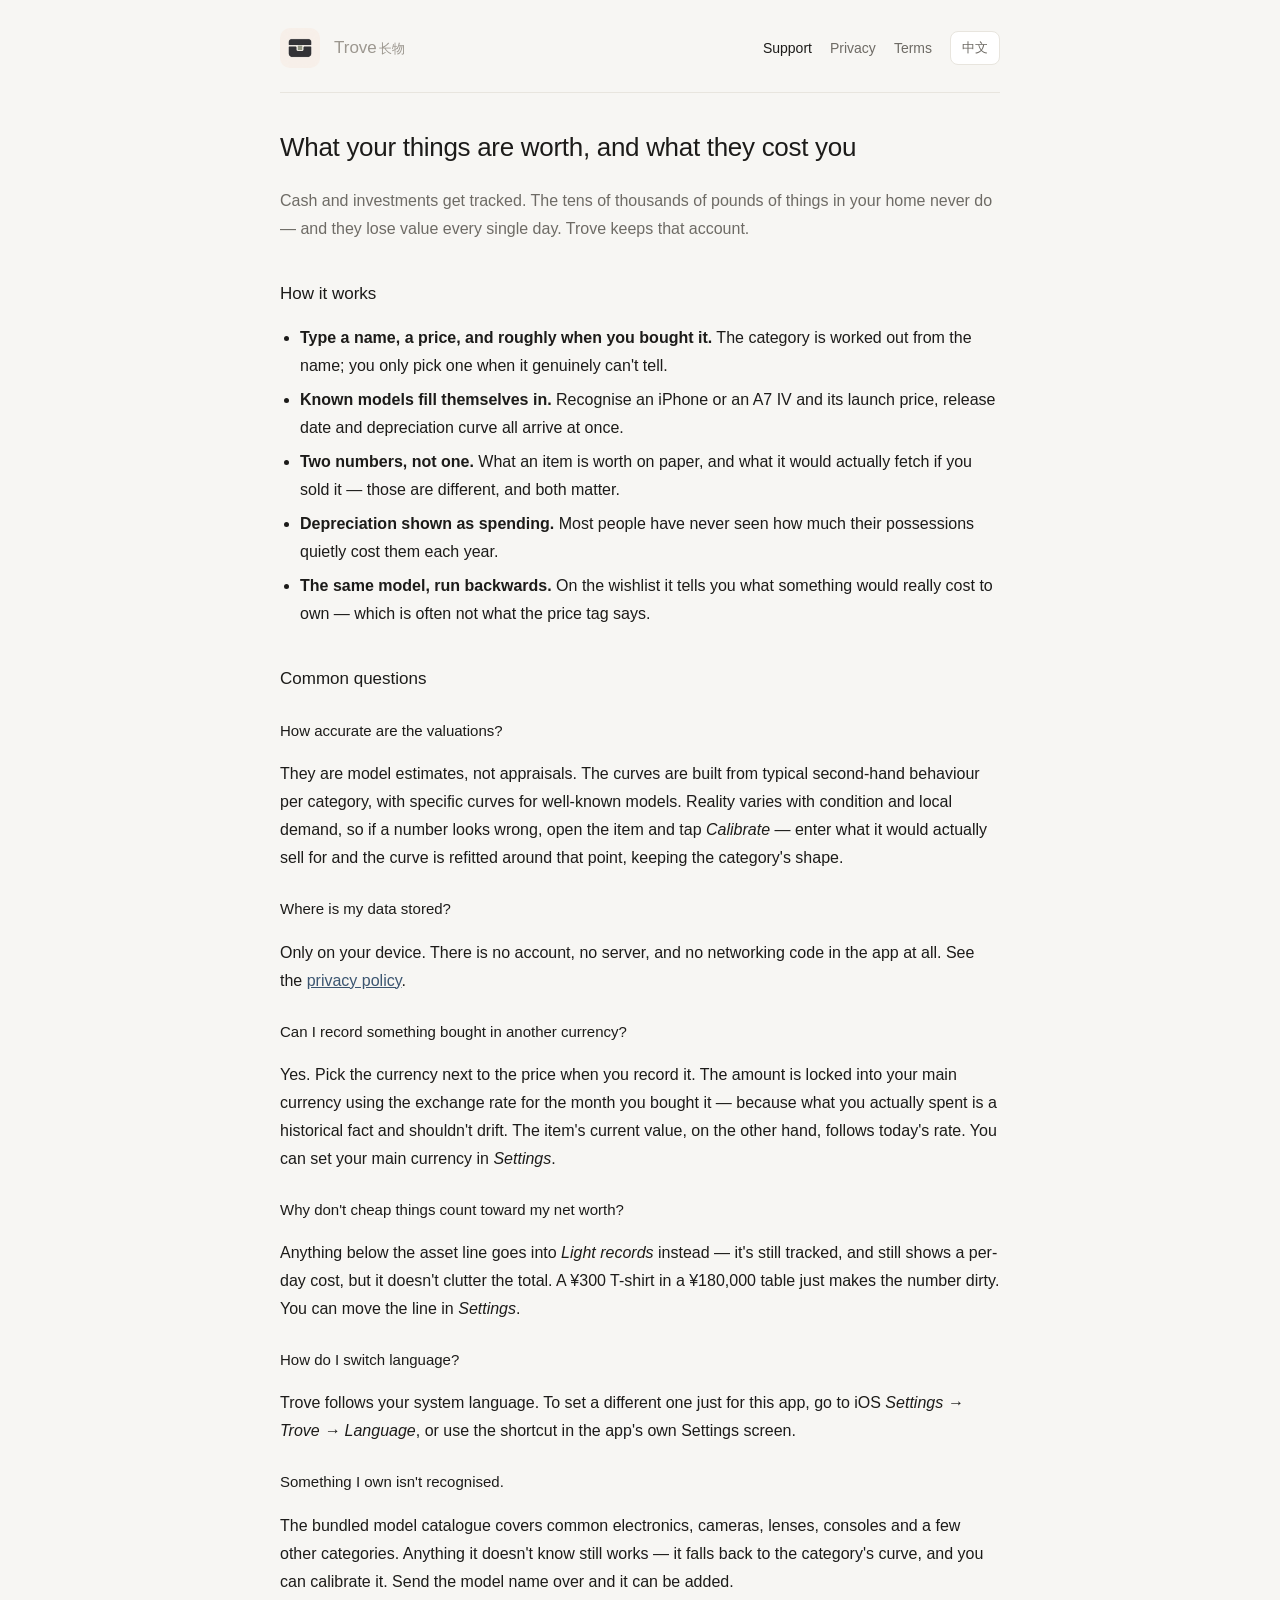
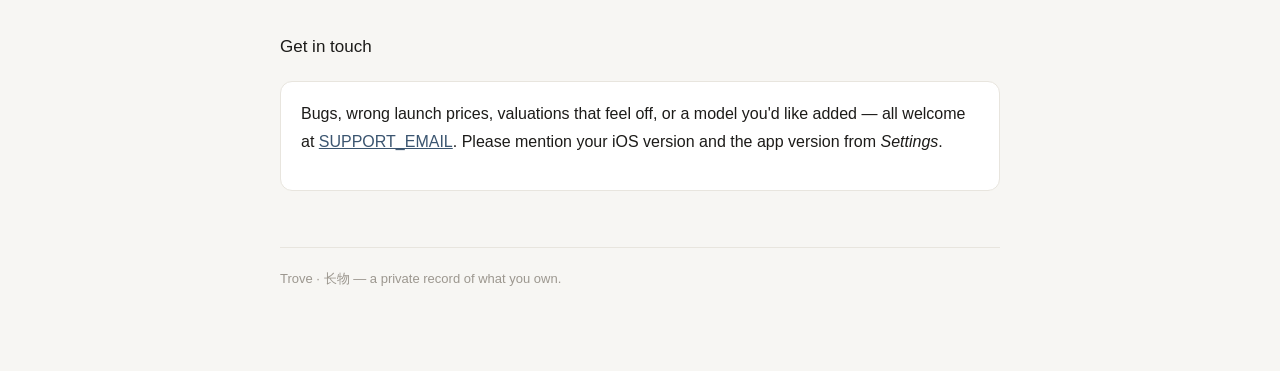
==== index.html @ 04fc637d "上架用的公开页面：支持、隐私政策、使用条款 中英双语，跟随浏览器语言并记住手动选择。隐私政策据实写：app 里没有任何 联网代码，因此不收集、不传输任何信息——这不是一句可以悄悄反悔的承诺。 条款里把" ====
<!doctype html>
<html data-lang="en">
<head>
<meta charset="utf-8">
<meta name="viewport" content="width=device-width, initial-scale=1">
<title>Trove 长物 · Support</title>
<meta name="description" content="Trove (长物) — a private record of what you own, and what it is quietly costing you.">
<link rel="stylesheet" href="assets/style.css">
<script src="assets/lang.js"></script>
</head>
<body>
<div class="wrap">

<header>
  <a class="brand" href="index.html">
    <img src="assets/icon.png" alt="">
    <span><b>Trove</b><span>长物</span></span>
  </a>
  <nav>
    <a href="index.html" aria-current="page" lang="en">Support</a><a href="index.html" aria-current="page" lang="zh">支持</a>
    <a href="privacy.html" lang="en">Privacy</a><a href="privacy.html" lang="zh">隐私</a>
    <a href="terms.html" lang="en">Terms</a><a href="terms.html" lang="zh">条款</a>
    <button id="lang">中文</button>
  </nav>
</header>

<h1 lang="en">What your things are worth, and what they cost you</h1>
<h1 lang="zh">你的东西还值多少，又在花你多少</h1>
<p class="lead" lang="en">Cash and investments get tracked. The tens of thousands of pounds of things in your home never do — and they lose value every single day. Trove keeps that account.</p>
<p class="lead" lang="zh">现金和理财有人替你记账，家里那几十万的东西没有——而且它每天都在贬值。长物把这笔账记出来。</p>

<h2 lang="en">How it works</h2>
<h2 lang="zh">它怎么工作</h2>
<ul lang="en">
  <li><strong>Type a name, a price, and roughly when you bought it.</strong> The category is worked out from the name; you only pick one when it genuinely can't tell.</li>
  <li><strong>Known models fill themselves in.</strong> Recognise an iPhone or an A7 IV and its launch price, release date and depreciation curve all arrive at once.</li>
  <li><strong>Two numbers, not one.</strong> What an item is worth on paper, and what it would actually fetch if you sold it — those are different, and both matter.</li>
  <li><strong>Depreciation shown as spending.</strong> Most people have never seen how much their possessions quietly cost them each year.</li>
  <li><strong>The same model, run backwards.</strong> On the wishlist it tells you what something would really cost to own — which is often not what the price tag says.</li>
</ul>
<ul lang="zh">
  <li><strong>填名称、价格、大概什么时候买的。</strong>类型由名称自动判断，只有真判断不出来时才需要你挑一次。</li>
  <li><strong>认识的型号会自己填好。</strong>识别出 iPhone 或 A7M4，发售价、发售日期和折旧曲线一次性全部带出来。</li>
  <li><strong>给两个数字，不是一个。</strong>账面上值多少，和真拿去卖能拿回多少——这是两回事，而且都重要。</li>
  <li><strong>把折旧当成支出来看。</strong>大多数人从没看清楚过，自己的东西每年悄悄花掉了多少钱。</li>
  <li><strong>同一个模型反着跑。</strong>在心愿页，它告诉你一件东西真正的持有成本——往往和标价说的不是一回事。</li>
</ul>

<h2 lang="en">Common questions</h2>
<h2 lang="zh">常见问题</h2>

<h3 lang="en">How accurate are the valuations?</h3>
<h3 lang="zh">估值准不准？</h3>
<p lang="en">They are model estimates, not appraisals. The curves are built from typical second-hand behaviour per category, with specific curves for well-known models. Reality varies with condition and local demand, so if a number looks wrong, open the item and tap <em>Calibrate</em> — enter what it would actually sell for and the curve is refitted around that point, keeping the category's shape.</p>
<p lang="zh">它们是模型估算，不是专业评估。曲线基于各品类在二手市场的典型表现，知名型号还有各自的单品曲线。现实会随成色和当地行情变化，所以如果哪个数字看着不对，打开那件物品点<em>「校准」</em>——填入它实际能卖多少，曲线会围绕这个点重新拟合，同时保留品类原有的形状。</p>

<h3 lang="en">Where is my data stored?</h3>
<h3 lang="zh">我的数据存在哪？</h3>
<p lang="en">Only on your device. There is no account, no server, and no networking code in the app at all. See the <a href="privacy.html">privacy policy</a>.</p>
<p lang="zh">只在你的设备上。没有账号，没有服务器，app 里根本没有联网代码。详见<a href="privacy.html">隐私政策</a>。</p>

<h3 lang="en">Can I record something bought in another currency?</h3>
<h3 lang="zh">能记用其他货币买的东西吗？</h3>
<p lang="en">Yes. Pick the currency next to the price when you record it. The amount is locked into your main currency using the exchange rate for the month you bought it — because what you actually spent is a historical fact and shouldn't drift. The item's current value, on the other hand, follows today's rate. You can set your main currency in <em>Settings</em>.</p>
<p lang="zh">可以。录入时在价格旁边选货币即可。这笔金额会按你买入那个月份的汇率锁定到主货币——因为「当时花了多少」是历史事实，不该随汇率漂移。而这件物品的当前价值走的是今天的汇率。主货币在<em>「设置」</em>里改。</p>

<h3 lang="en">Why don't cheap things count toward my net worth?</h3>
<h3 lang="zh">便宜的东西为什么不计入净值？</h3>
<p lang="en">Anything below the asset line goes into <em>Light records</em> instead — it's still tracked, and still shows a per-day cost, but it doesn't clutter the total. A ¥300 T-shirt in a ¥180,000 table just makes the number dirty. You can move the line in <em>Settings</em>.</p>
<p lang="zh">低于资产线的东西会归入<em>「轻记录」</em>——仍然被记录，仍然显示日均成本，但不会把总数弄脏。一件 300 块的 T 恤混进 18 万的资产表里，只会让数字变脏。这条线可以在<em>「设置」</em>里调。</p>

<h3 lang="en">How do I switch language?</h3>
<h3 lang="zh">怎么切换语言？</h3>
<p lang="en">Trove follows your system language. To set a different one just for this app, go to iOS <em>Settings → Trove → Language</em>, or use the shortcut in the app's own Settings screen.</p>
<p lang="zh">长物跟随系统语言。想单独给这个 app 指定语言，去 iOS 的<em>「设置 → 长物 → 语言」</em>，或者用 app 设置页里的快捷入口。</p>

<h3 lang="en">Something I own isn't recognised.</h3>
<h3 lang="zh">我有件东西它没认出来。</h3>
<p lang="en">The bundled model catalogue covers common electronics, cameras, lenses, consoles and a few other categories. Anything it doesn't know still works — it falls back to the category's curve, and you can calibrate it. Send the model name over and it can be added.</p>
<p lang="zh">内置的型号目录覆盖常见的数码、相机、镜头、游戏机和另外几个品类。它不认识的东西照样能用——会回落到品类曲线，你也可以自己校准。把型号名发给我，可以加进去。</p>

<h2 lang="en">Get in touch</h2>
<h2 lang="zh">联系</h2>
<div class="card">
  <p lang="en">Bugs, wrong launch prices, valuations that feel off, or a model you'd like added — all welcome at <a href="mailto:SUPPORT_EMAIL">SUPPORT_EMAIL</a>. Please mention your iOS version and the app version from <em>Settings</em>.</p>
  <p lang="zh">Bug、发售价写错了、估值感觉不对、想加某个型号——都欢迎发到 <a href="mailto:SUPPORT_EMAIL">SUPPORT_EMAIL</a>。麻烦附上你的 iOS 版本和<em>设置</em>页里的 app 版本号。</p>
</div>

<footer>
  <span lang="en">Trove · 长物 — a private record of what you own.</span>
  <span lang="zh">长物 · Trove — 一份只属于你自己的物品账。</span>
</footer>

</div>
</body>
</html>
---- assets/style.css ----
:root {
  --bg: #f7f6f3;
  --card: #ffffff;
  --text: #1c1b19;
  --secondary: #6e6b65;
  --tertiary: #9c978f;
  --hairline: #e8e5de;
  --accent: #3b5570;
}

@media (prefers-color-scheme: dark) {
  :root {
    --bg: #131416;
    --card: #1d1f22;
    --text: #f2f3f5;
    --secondary: #8b9098;
    --tertiary: #6e747c;
    --hairline: #2c2f33;
    --accent: #93aecb;
  }
}

* { box-sizing: border-box; }

body {
  margin: 0;
  padding: 0 20px 80px;
  background: var(--bg);
  color: var(--text);
  font: 16px/1.75 -apple-system, BlinkMacSystemFont, "Segoe UI", "PingFang SC",
        "Hiragino Sans GB", "Microsoft YaHei", sans-serif;
  -webkit-text-size-adjust: 100%;
}

.wrap { max-width: 720px; margin: 0 auto; }

header {
  display: flex;
  align-items: center;
  justify-content: space-between;
  gap: 16px;
  padding: 28px 0 24px;
  border-bottom: 0.5px solid var(--hairline);
  margin-bottom: 32px;
  flex-wrap: wrap;
}

.brand { display: flex; align-items: center; gap: 12px; text-decoration: none; color: inherit; }
.brand img { width: 40px; height: 40px; border-radius: 10px; display: block; }
.brand b { font-weight: 500; font-size: 17px; }
.brand span { color: var(--tertiary); font-size: 13px; margin-left: 2px; }

nav { display: flex; align-items: center; gap: 18px; font-size: 14px; }
nav a { color: var(--secondary); text-decoration: none; }
nav a:hover, nav a[aria-current] { color: var(--text); }

#lang {
  border: 0.5px solid var(--hairline);
  background: var(--card);
  color: var(--secondary);
  border-radius: 8px;
  padding: 5px 11px;
  font: inherit;
  font-size: 13px;
  cursor: pointer;
}
#lang:hover { color: var(--text); }

h1 { font-size: 26px; font-weight: 500; letter-spacing: -0.3px; margin: 0 0 6px; }
h2 { font-size: 17px; font-weight: 500; margin: 36px 0 10px; }
h3 { font-size: 15px; font-weight: 500; margin: 24px 0 6px; }
p, li { color: var(--text); }
.meta { color: var(--tertiary); font-size: 13px; margin: 0 0 28px; }
.lead { color: var(--secondary); }

ul { padding-left: 20px; }
li { margin: 6px 0; }

.card {
  background: var(--card);
  border: 0.5px solid var(--hairline);
  border-radius: 12px;
  padding: 18px 20px;
  margin: 20px 0;
}
.card p:first-child { margin-top: 0; }
.card p:last-child { margin-bottom: 0; }

.key {
  border-left: 2px solid var(--accent);
  padding: 2px 0 2px 16px;
  margin: 20px 0;
  color: var(--secondary);
}

table { width: 100%; border-collapse: collapse; font-size: 14px; margin: 16px 0; }
th, td { text-align: left; padding: 9px 8px; border-bottom: 0.5px solid var(--hairline); vertical-align: top; }
th { color: var(--tertiary); font-weight: 500; }

code {
  font-family: ui-monospace, SFMono-Regular, Menlo, monospace;
  font-size: 0.9em;
  background: var(--bg);
  border: 0.5px solid var(--hairline);
  border-radius: 4px;
  padding: 1px 5px;
}

a { color: var(--accent); }

footer {
  margin-top: 56px;
  padding-top: 20px;
  border-top: 0.5px solid var(--hairline);
  color: var(--tertiary);
  font-size: 13px;
}

[lang] { display: none; }
html[data-lang="zh"] [lang="zh"] { display: revert; }
html[data-lang="en"] [lang="en"] { display: revert; }
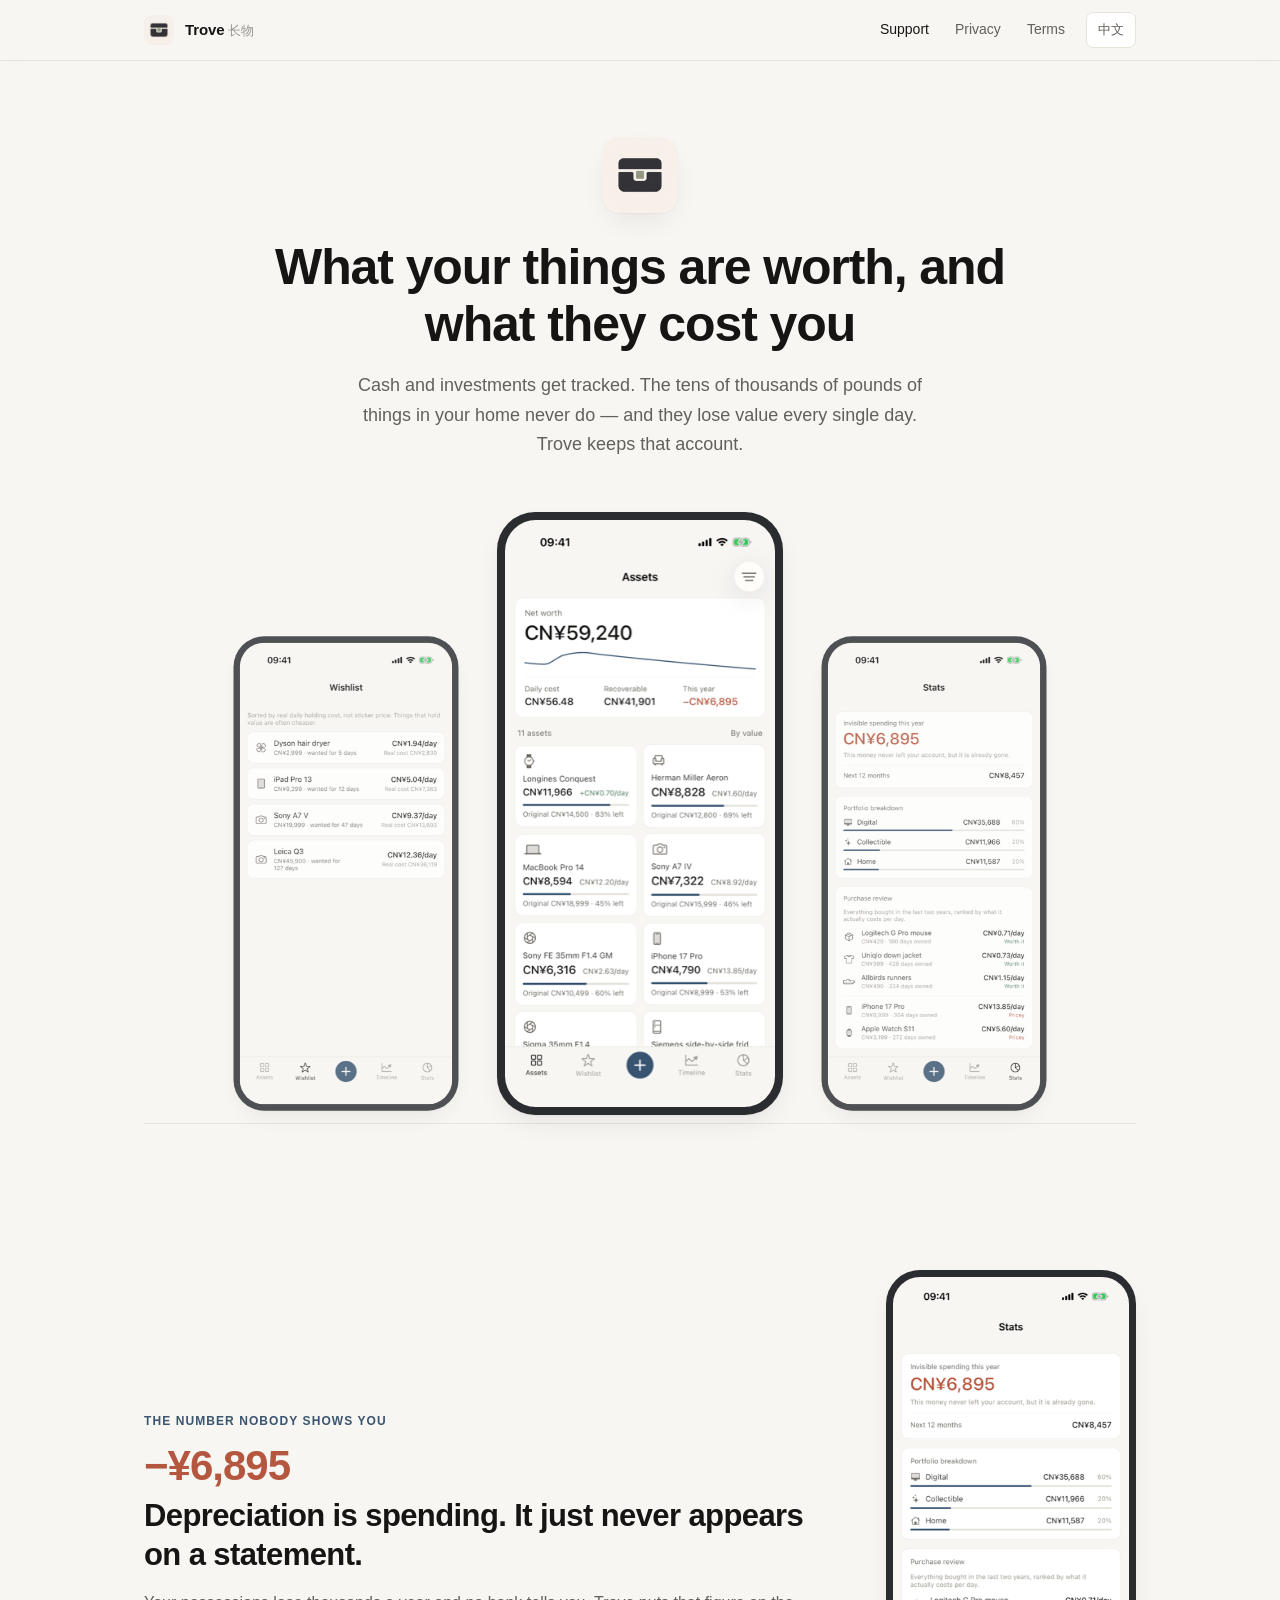
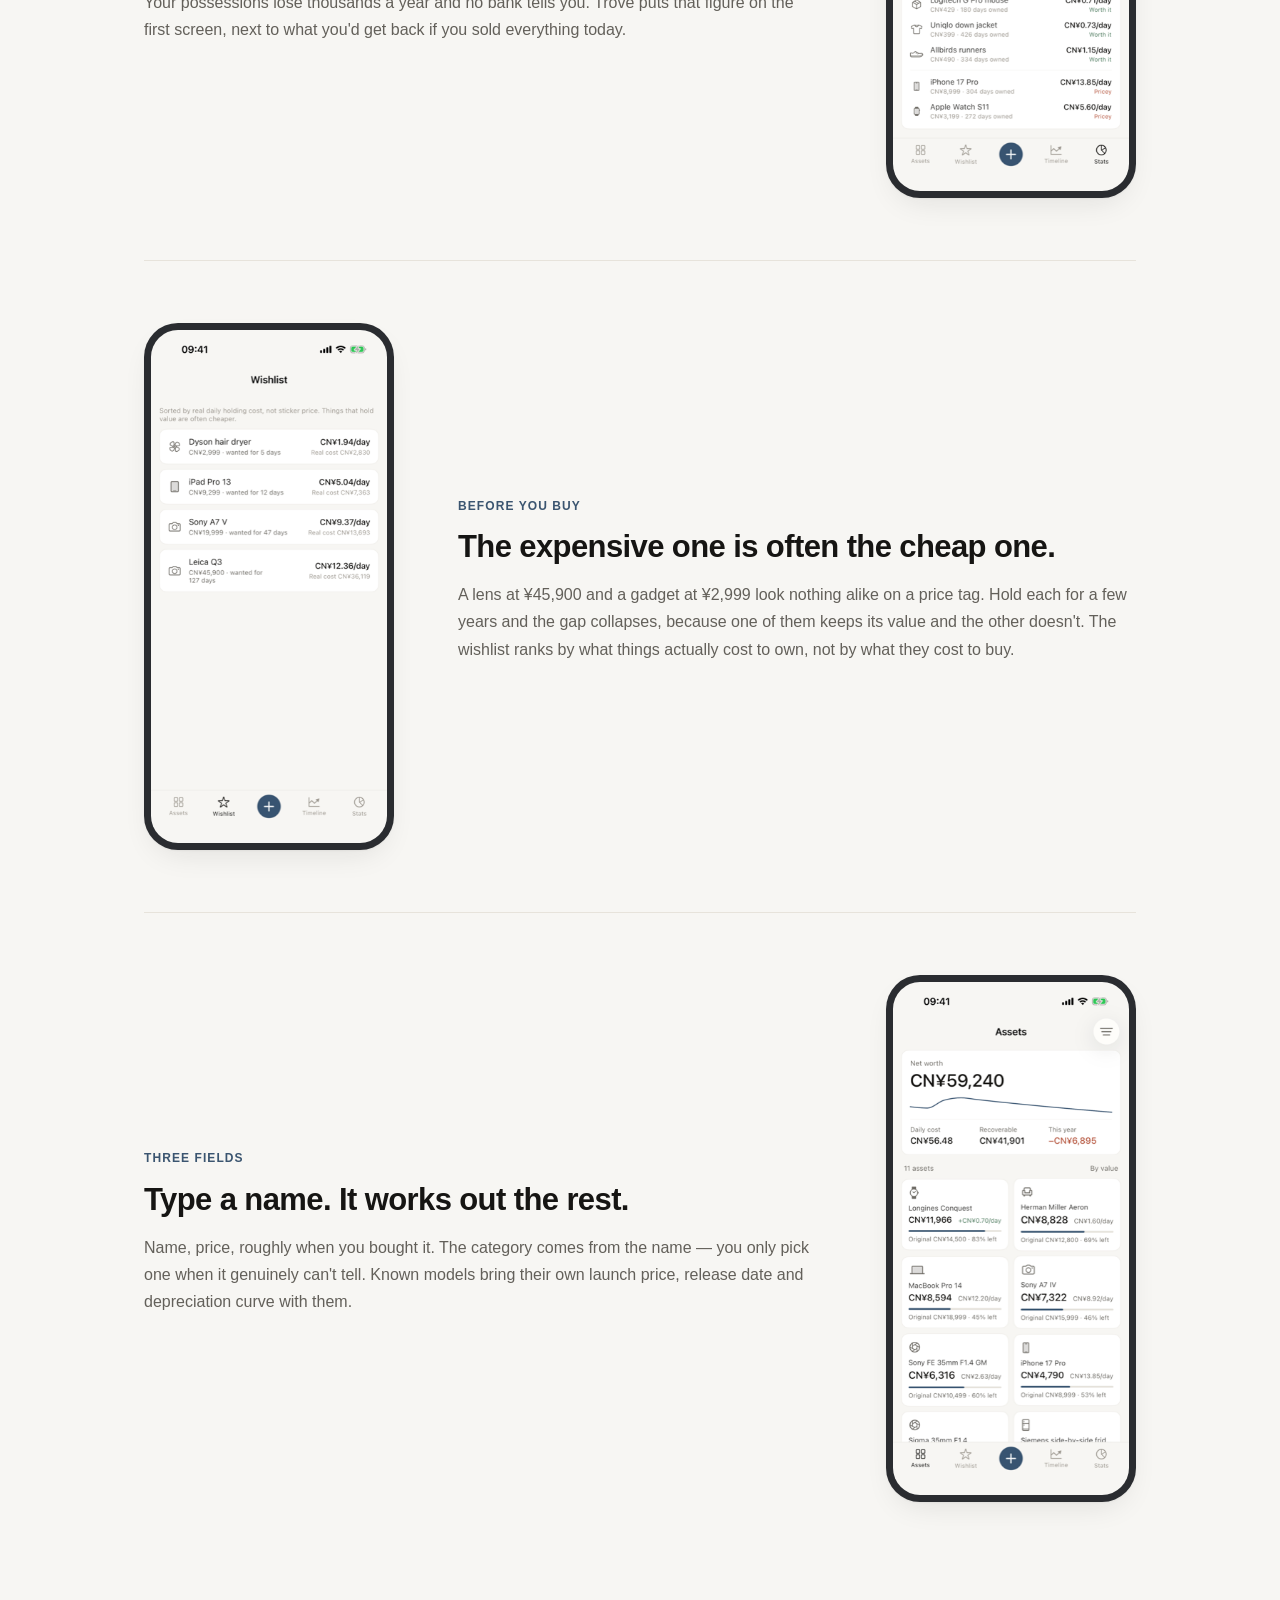
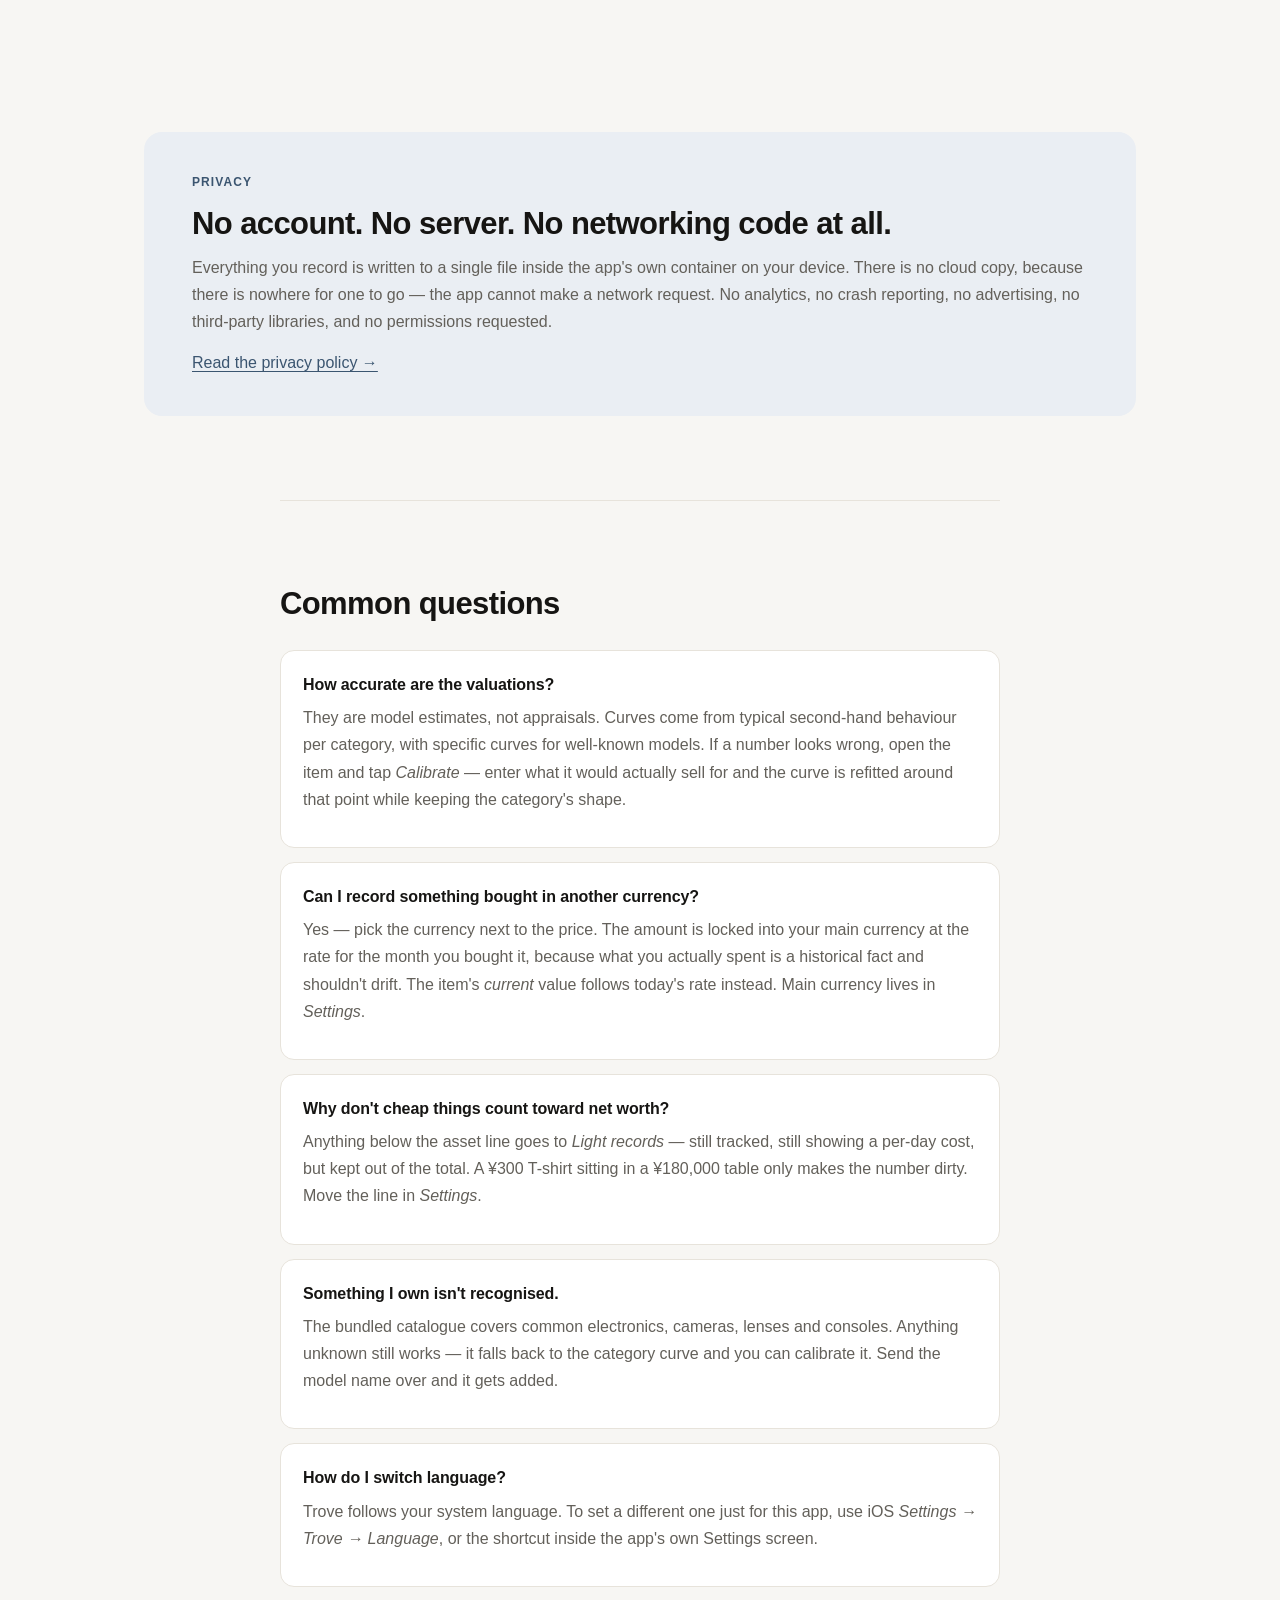
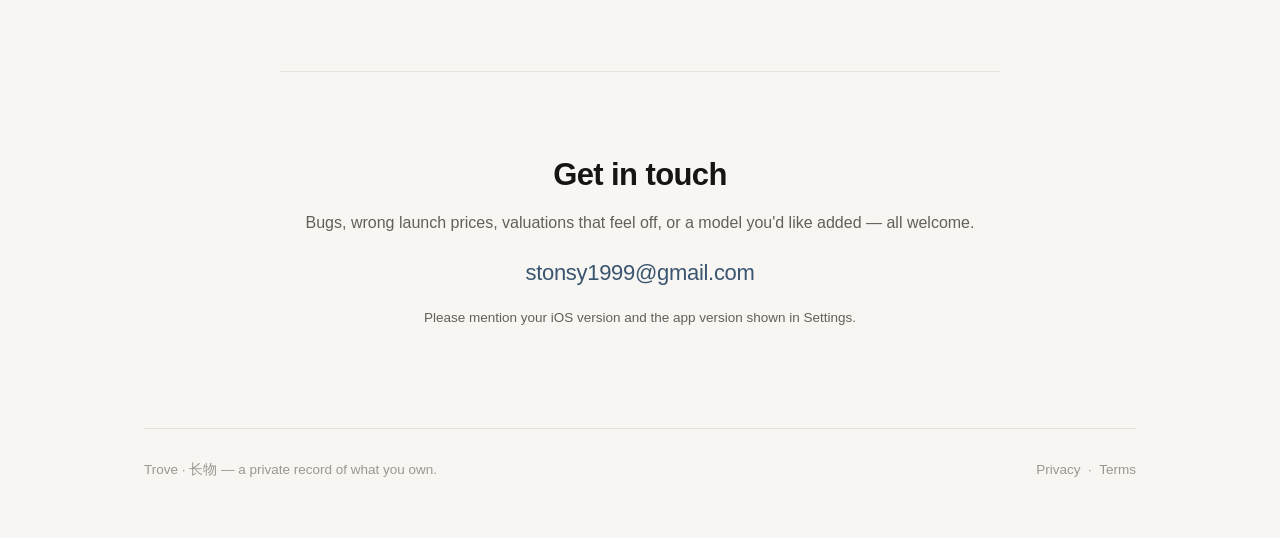
==== commit c67cc541: "落地页重做：加产品截图，收紧排版 之前那版一张产品图都没有，看起来像占位页。现在首屏是三台手机加大标题， 下面三段图文交替讲清楚三件事：折旧是一笔没人给你看过的支出、贵的往往才是 便宜的、录入只要三个" ====
--- a/index.html
+++ b/index.html
@@ -3,18 +3,21 @@
 <head>
 <meta charset="utf-8">
 <meta name="viewport" content="width=device-width, initial-scale=1">
-<title>Trove 长物 · Support</title>
-<meta name="description" content="Trove (长物) — a private record of what you own, and what it is quietly costing you.">
+<title>Trove 长物 — what your things are worth</title>
+<meta name="description" content="Trove (长物) — a private record of what you own, what it is still worth, and what it is quietly costing you. Everything stays on your device.">
+<meta property="og:title" content="Trove 长物">
+<meta property="og:description" content="What your things are worth, and what they cost you.">
+<meta property="og:image" content="https://lei-xiong1999.github.io/trove-site/assets/icon.png">
+<link rel="icon" href="assets/icon.png">
 <link rel="stylesheet" href="assets/style.css">
 <script src="assets/lang.js"></script>
 </head>
 <body>
-<div class="wrap">
 
-<header>
+<div class="top"><div class="wrap">
   <a class="brand" href="index.html">
     <img src="assets/icon.png" alt="">
-    <span><b>Trove</b><span>长物</span></span>
+    <span><b>Trove</b><i>长物</i></span>
   </a>
   <nav>
     <a href="index.html" aria-current="page" lang="en">Support</a><a href="index.html" aria-current="page" lang="zh">支持</a>
@@ -22,74 +25,146 @@
     <a href="terms.html" lang="en">Terms</a><a href="terms.html" lang="zh">条款</a>
     <button id="lang">中文</button>
   </nav>
-</header>
+</div></div>
 
-<h1 lang="en">What your things are worth, and what they cost you</h1>
-<h1 lang="zh">你的东西还值多少，又在花你多少</h1>
-<p class="lead" lang="en">Cash and investments get tracked. The tens of thousands of pounds of things in your home never do — and they lose value every single day. Trove keeps that account.</p>
-<p class="lead" lang="zh">现金和理财有人替你记账，家里那几十万的东西没有——而且它每天都在贬值。长物把这笔账记出来。</p>
+<div class="wrap">
 
-<h2 lang="en">How it works</h2>
-<h2 lang="zh">它怎么工作</h2>
-<ul lang="en">
-  <li><strong>Type a name, a price, and roughly when you bought it.</strong> The category is worked out from the name; you only pick one when it genuinely can't tell.</li>
-  <li><strong>Known models fill themselves in.</strong> Recognise an iPhone or an A7 IV and its launch price, release date and depreciation curve all arrive at once.</li>
-  <li><strong>Two numbers, not one.</strong> What an item is worth on paper, and what it would actually fetch if you sold it — those are different, and both matter.</li>
-  <li><strong>Depreciation shown as spending.</strong> Most people have never seen how much their possessions quietly cost them each year.</li>
-  <li><strong>The same model, run backwards.</strong> On the wishlist it tells you what something would really cost to own — which is often not what the price tag says.</li>
-</ul>
-<ul lang="zh">
-  <li><strong>填名称、价格、大概什么时候买的。</strong>类型由名称自动判断，只有真判断不出来时才需要你挑一次。</li>
-  <li><strong>认识的型号会自己填好。</strong>识别出 iPhone 或 A7M4，发售价、发售日期和折旧曲线一次性全部带出来。</li>
-  <li><strong>给两个数字，不是一个。</strong>账面上值多少，和真拿去卖能拿回多少——这是两回事，而且都重要。</li>
-  <li><strong>把折旧当成支出来看。</strong>大多数人从没看清楚过，自己的东西每年悄悄花掉了多少钱。</li>
-  <li><strong>同一个模型反着跑。</strong>在心愿页，它告诉你一件东西真正的持有成本——往往和标价说的不是一回事。</li>
-</ul>
+  <section class="hero">
+    <img class="hero-icon" src="assets/icon.png" alt="Trove">
+    <h1 lang="en">What your things are worth, and what they cost you</h1>
+    <h1 lang="zh">你的东西还值多少，又在花你多少</h1>
+    <p class="lead" lang="en">Cash and investments get tracked. The tens of thousands of pounds of things in your home never do — and they lose value every single day. Trove keeps that account.</p>
+    <p class="lead" lang="zh">现金和理财有人替你记账，家里那几十万的东西没有——而且它每天都在贬值。长物把这笔账记出来。</p>
 
-<h2 lang="en">Common questions</h2>
-<h2 lang="zh">常见问题</h2>
+    <div class="hero-stage">
+      <div class="side" lang="en"><div class="phone"><img src="assets/shots/en-wish.png" alt=""></div></div>
+      <div class="side" lang="zh"><div class="phone"><img src="assets/shots/zh-wish.png" alt=""></div></div>
 
-<h3 lang="en">How accurate are the valuations?</h3>
-<h3 lang="zh">估值准不准？</h3>
-<p lang="en">They are model estimates, not appraisals. The curves are built from typical second-hand behaviour per category, with specific curves for well-known models. Reality varies with condition and local demand, so if a number looks wrong, open the item and tap <em>Calibrate</em> — enter what it would actually sell for and the curve is refitted around that point, keeping the category's shape.</p>
-<p lang="zh">它们是模型估算，不是专业评估。曲线基于各品类在二手市场的典型表现，知名型号还有各自的单品曲线。现实会随成色和当地行情变化，所以如果哪个数字看着不对，打开那件物品点<em>「校准」</em>——填入它实际能卖多少，曲线会围绕这个点重新拟合，同时保留品类原有的形状。</p>
+      <div lang="en"><div class="phone lg"><img src="assets/shots/en-assets.png" alt=""></div></div>
+      <div lang="zh"><div class="phone lg"><img src="assets/shots/zh-assets.png" alt=""></div></div>
 
-<h3 lang="en">Where is my data stored?</h3>
-<h3 lang="zh">我的数据存在哪？</h3>
-<p lang="en">Only on your device. There is no account, no server, and no networking code in the app at all. See the <a href="privacy.html">privacy policy</a>.</p>
-<p lang="zh">只在你的设备上。没有账号，没有服务器，app 里根本没有联网代码。详见<a href="privacy.html">隐私政策</a>。</p>
+      <div class="side" lang="en"><div class="phone"><img src="assets/shots/en-stats.png" alt=""></div></div>
+      <div class="side" lang="zh"><div class="phone"><img src="assets/shots/zh-stats.png" alt=""></div></div>
+    </div>
+  </section>
 
-<h3 lang="en">Can I record something bought in another currency?</h3>
-<h3 lang="zh">能记用其他货币买的东西吗？</h3>
-<p lang="en">Yes. Pick the currency next to the price when you record it. The amount is locked into your main currency using the exchange rate for the month you bought it — because what you actually spent is a historical fact and shouldn't drift. The item's current value, on the other hand, follows today's rate. You can set your main currency in <em>Settings</em>.</p>
-<p lang="zh">可以。录入时在价格旁边选货币即可。这笔金额会按你买入那个月份的汇率锁定到主货币——因为「当时花了多少」是历史事实，不该随汇率漂移。而这件物品的当前价值走的是今天的汇率。主货币在<em>「设置」</em>里改。</p>
+  <section class="rule">
+    <div class="feature">
+      <div class="copy">
+        <p class="eyebrow" lang="en">The number nobody shows you</p>
+        <p class="eyebrow" lang="zh">没有人给你看过的那个数</p>
+        <p class="figure neg">−¥6,895</p>
+        <h2 lang="en">Depreciation is spending. It just never appears on a statement.</h2>
+        <h2 lang="zh">折旧就是支出，只是它从不出现在任何账单上。</h2>
+        <p class="muted" lang="en">Your possessions lose thousands a year and no bank tells you. Trove puts that figure on the first screen, next to what you'd get back if you sold everything today.</p>
+        <p class="muted" lang="zh">你的东西一年贬掉几千块，没有任何一家银行会告诉你。长物把这个数字放在第一屏，旁边就是「今天全部出手能拿回多少」。</p>
+      </div>
+      <div class="shot">
+        <div lang="en"><div class="phone"><img src="assets/shots/en-stats.png" alt=""></div></div>
+        <div lang="zh"><div class="phone"><img src="assets/shots/zh-stats.png" alt=""></div></div>
+      </div>
+    </div>
 
-<h3 lang="en">Why don't cheap things count toward my net worth?</h3>
-<h3 lang="zh">便宜的东西为什么不计入净值？</h3>
-<p lang="en">Anything below the asset line goes into <em>Light records</em> instead — it's still tracked, and still shows a per-day cost, but it doesn't clutter the total. A ¥300 T-shirt in a ¥180,000 table just makes the number dirty. You can move the line in <em>Settings</em>.</p>
-<p lang="zh">低于资产线的东西会归入<em>「轻记录」</em>——仍然被记录，仍然显示日均成本，但不会把总数弄脏。一件 300 块的 T 恤混进 18 万的资产表里，只会让数字变脏。这条线可以在<em>「设置」</em>里调。</p>
+    <div class="feature flip">
+      <div class="copy">
+        <p class="eyebrow" lang="en">Before you buy</p>
+        <p class="eyebrow" lang="zh">买之前</p>
+        <h2 lang="en">The expensive one is often the cheap one.</h2>
+        <h2 lang="zh">贵的那个，往往才是便宜的那个。</h2>
+        <p class="muted" lang="en">A lens at ¥45,900 and a gadget at ¥2,999 look nothing alike on a price tag. Hold each for a few years and the gap collapses, because one of them keeps its value and the other doesn't. The wishlist ranks by what things actually cost to own, not by what they cost to buy.</p>
+        <p class="muted" lang="zh">标价 ¥45,900 的镜头和 ¥2,999 的小家电，在价签上完全不是一个量级。各持有几年之后差距会大幅收窄——因为一个保值，一个不保值。心愿页按「真正的持有成本」排序，而不是按买入价。</p>
+      </div>
+      <div class="shot">
+        <div lang="en"><div class="phone"><img src="assets/shots/en-wish.png" alt=""></div></div>
+        <div lang="zh"><div class="phone"><img src="assets/shots/zh-wish.png" alt=""></div></div>
+      </div>
+    </div>
 
-<h3 lang="en">How do I switch language?</h3>
-<h3 lang="zh">怎么切换语言？</h3>
-<p lang="en">Trove follows your system language. To set a different one just for this app, go to iOS <em>Settings → Trove → Language</em>, or use the shortcut in the app's own Settings screen.</p>
-<p lang="zh">长物跟随系统语言。想单独给这个 app 指定语言，去 iOS 的<em>「设置 → 长物 → 语言」</em>，或者用 app 设置页里的快捷入口。</p>
+    <div class="feature">
+      <div class="copy">
+        <p class="eyebrow" lang="en">Three fields</p>
+        <p class="eyebrow" lang="zh">三个字段</p>
+        <h2 lang="en">Type a name. It works out the rest.</h2>
+        <h2 lang="zh">填个名字，剩下的它自己算。</h2>
+        <p class="muted" lang="en">Name, price, roughly when you bought it. The category comes from the name — you only pick one when it genuinely can't tell. Known models bring their own launch price, release date and depreciation curve with them.</p>
+        <p class="muted" lang="zh">名称、价格、大概什么时候买的。类型由名称推断，只有真推不出来时才需要你挑一次。认识的型号会自己带上发售价、发售日期和专属的折旧曲线。</p>
+      </div>
+      <div class="shot">
+        <div lang="en"><div class="phone"><img src="assets/shots/en-assets.png" alt=""></div></div>
+        <div lang="zh"><div class="phone"><img src="assets/shots/zh-assets.png" alt=""></div></div>
+      </div>
+    </div>
+  </section>
 
-<h3 lang="en">Something I own isn't recognised.</h3>
-<h3 lang="zh">我有件东西它没认出来。</h3>
-<p lang="en">The bundled model catalogue covers common electronics, cameras, lenses, consoles and a few other categories. Anything it doesn't know still works — it falls back to the category's curve, and you can calibrate it. Send the model name over and it can be added.</p>
-<p lang="zh">内置的型号目录覆盖常见的数码、相机、镜头、游戏机和另外几个品类。它不认识的东西照样能用——会回落到品类曲线，你也可以自己校准。把型号名发给我，可以加进去。</p>
+  <section>
+    <div class="band">
+      <p class="eyebrow" lang="en">Privacy</p>
+      <p class="eyebrow" lang="zh">隐私</p>
+      <h2 lang="en">No account. No server. No networking code at all.</h2>
+      <h2 lang="zh">没有账号，没有服务器，根本没有联网代码。</h2>
+      <p class="muted" lang="en">Everything you record is written to a single file inside the app's own container on your device. There is no cloud copy, because there is nowhere for one to go — the app cannot make a network request. No analytics, no crash reporting, no advertising, no third-party libraries, and no permissions requested.</p>
+      <p class="muted" lang="zh">你记录的一切都写在设备上这个 app 自己的容器里的一个文件中。没有云端副本，因为它根本无处可去——这个 app 发不出任何网络请求。没有数据分析、没有崩溃上报、没有广告、没有第三方库，也不申请任何权限。</p>
+      <p style="margin-bottom:0"><a href="privacy.html" lang="en">Read the privacy policy →</a><a href="privacy.html" lang="zh">阅读隐私政策 →</a></p>
+    </div>
+  </section>
 
-<h2 lang="en">Get in touch</h2>
-<h2 lang="zh">联系</h2>
-<div class="card">
-  <p lang="en">Bugs, wrong launch prices, valuations that feel off, or a model you'd like added — all welcome at <a href="mailto:SUPPORT_EMAIL">SUPPORT_EMAIL</a>. Please mention your iOS version and the app version from <em>Settings</em>.</p>
-  <p lang="zh">Bug、发售价写错了、估值感觉不对、想加某个型号——都欢迎发到 <a href="mailto:SUPPORT_EMAIL">SUPPORT_EMAIL</a>。麻烦附上你的 iOS 版本和<em>设置</em>页里的 app 版本号。</p>
-</div>
+  <section class="rule narrow" style="margin:0 auto">
+    <h2 lang="en">Common questions</h2>
+    <h2 lang="zh">常见问题</h2>
 
-<footer>
-  <span lang="en">Trove · 长物 — a private record of what you own.</span>
-  <span lang="zh">长物 · Trove — 一份只属于你自己的物品账。</span>
-</footer>
+    <div class="grid" style="grid-template-columns:1fr; margin-top:26px">
+      <div class="card">
+        <h3 lang="en">How accurate are the valuations?</h3>
+        <h3 lang="zh">估值准不准？</h3>
+        <p class="muted" lang="en">They are model estimates, not appraisals. Curves come from typical second-hand behaviour per category, with specific curves for well-known models. If a number looks wrong, open the item and tap <em>Calibrate</em> — enter what it would actually sell for and the curve is refitted around that point while keeping the category's shape.</p>
+        <p class="muted" lang="zh">它们是模型估算，不是专业评估。曲线基于各品类在二手市场的典型表现，知名型号还有各自的单品曲线。如果哪个数字看着不对，打开那件物品点<em>「校准」</em>——填入它实际能卖多少，曲线会围绕这个点重新拟合，同时保留品类原有的形状。</p>
+      </div>
+      <div class="card">
+        <h3 lang="en">Can I record something bought in another currency?</h3>
+        <h3 lang="zh">能记用其他货币买的东西吗？</h3>
+        <p class="muted" lang="en">Yes — pick the currency next to the price. The amount is locked into your main currency at the rate for the month you bought it, because what you actually spent is a historical fact and shouldn't drift. The item's <em>current</em> value follows today's rate instead. Main currency lives in <em>Settings</em>.</p>
+        <p class="muted" lang="zh">可以——在价格旁边选货币即可。这笔金额按你买入那个月份的汇率锁定到主货币，因为「当时花了多少」是历史事实，不该随汇率漂移。而这件物品的<em>当前</em>价值走的是今天的汇率。主货币在<em>「设置」</em>里改。</p>
+      </div>
+      <div class="card">
+        <h3 lang="en">Why don't cheap things count toward net worth?</h3>
+        <h3 lang="zh">便宜的东西为什么不计入净值？</h3>
+        <p class="muted" lang="en">Anything below the asset line goes to <em>Light records</em> — still tracked, still showing a per-day cost, but kept out of the total. A ¥300 T-shirt sitting in a ¥180,000 table only makes the number dirty. Move the line in <em>Settings</em>.</p>
+        <p class="muted" lang="zh">低于资产线的东西归入<em>「轻记录」</em>——仍然被记录，仍然显示日均成本，但不进总数。一件 300 块的 T 恤混在 18 万的资产表里，只会让数字变脏。这条线可以在<em>「设置」</em>里调。</p>
+      </div>
+      <div class="card">
+        <h3 lang="en">Something I own isn't recognised.</h3>
+        <h3 lang="zh">我有件东西它没认出来。</h3>
+        <p class="muted" lang="en">The bundled catalogue covers common electronics, cameras, lenses and consoles. Anything unknown still works — it falls back to the category curve and you can calibrate it. Send the model name over and it gets added.</p>
+        <p class="muted" lang="zh">内置目录覆盖常见的数码、相机、镜头和游戏机。没收录的照样能用——会回落到品类曲线，也可以自己校准。把型号名发过来就能加进去。</p>
+      </div>
+      <div class="card">
+        <h3 lang="en">How do I switch language?</h3>
+        <h3 lang="zh">怎么切换语言？</h3>
+        <p class="muted" lang="en">Trove follows your system language. To set a different one just for this app, use iOS <em>Settings → Trove → Language</em>, or the shortcut inside the app's own Settings screen.</p>
+        <p class="muted" lang="zh">长物跟随系统语言。想单独给这个 app 指定语言，去 iOS 的<em>「设置 → 长物 → 语言」</em>，或者用 app 设置页里的快捷入口。</p>
+      </div>
+    </div>
+  </section>
+
+  <section class="rule narrow" style="margin:0 auto; text-align:center">
+    <h2 lang="en">Get in touch</h2>
+    <h2 lang="zh">联系</h2>
+    <p class="muted" lang="en">Bugs, wrong launch prices, valuations that feel off, or a model you'd like added — all welcome.</p>
+    <p class="muted" lang="zh">Bug、发售价写错了、估值感觉不对、想加某个型号——都欢迎。</p>
+    <a class="mail" href="mailto:stonsy1999@gmail.com">stonsy1999@gmail.com</a>
+    <p class="muted" style="font-size:13.5px; margin-top:16px" lang="en">Please mention your iOS version and the app version shown in Settings.</p>
+    <p class="muted" style="font-size:13.5px; margin-top:16px" lang="zh">麻烦附上你的 iOS 版本，以及设置页里显示的 app 版本号。</p>
+  </section>
+
+  <footer>
+    <span lang="en">Trove · 长物 — a private record of what you own.</span>
+    <span lang="zh">长物 · Trove — 一份只属于你自己的物品账。</span>
+    <span>
+      <a href="privacy.html" lang="en">Privacy</a><a href="privacy.html" lang="zh">隐私政策</a>
+      &nbsp;·&nbsp;
+      <a href="terms.html" lang="en">Terms</a><a href="terms.html" lang="zh">使用条款</a>
+    </span>
+  </footer>
 
 </div>
 </body>
--- a/assets/style.css
+++ b/assets/style.css
@@ -1,121 +1,214 @@
 :root {
   --bg: #f7f6f3;
+  --raise: #fffefc;
   --card: #ffffff;
-  --text: #1c1b19;
-  --secondary: #6e6b65;
+  --text: #161513;
+  --secondary: #63605a;
   --tertiary: #9c978f;
-  --hairline: #e8e5de;
+  --hairline: #e7e3db;
   --accent: #3b5570;
+  --accent-soft: #eaeef3;
+  --shadow: 0 1px 2px rgba(28, 27, 25, .04), 0 12px 32px -12px rgba(28, 27, 25, .12);
+  --bezel: #2a2c30;
 }
 
 @media (prefers-color-scheme: dark) {
   :root {
-    --bg: #131416;
+    --bg: #101113;
+    --raise: #17191b;
     --card: #1d1f22;
     --text: #f2f3f5;
-    --secondary: #8b9098;
+    --secondary: #9aa0a8;
     --tertiary: #6e747c;
-    --hairline: #2c2f33;
+    --hairline: #2a2d31;
     --accent: #93aecb;
+    --accent-soft: #1b2530;
+    --shadow: 0 12px 40px -16px rgba(0, 0, 0, .6);
+    --bezel: #08090a;
   }
 }
 
 * { box-sizing: border-box; }
+
+html { scroll-behavior: smooth; }
 
 body {
   margin: 0;
-  padding: 0 20px 80px;
   background: var(--bg);
   color: var(--text);
-  font: 16px/1.75 -apple-system, BlinkMacSystemFont, "Segoe UI", "PingFang SC",
+  font: 16px/1.7 -apple-system, BlinkMacSystemFont, "Segoe UI", "PingFang SC",
         "Hiragino Sans GB", "Microsoft YaHei", sans-serif;
+  -webkit-font-smoothing: antialiased;
   -webkit-text-size-adjust: 100%;
 }
 
-.wrap { max-width: 720px; margin: 0 auto; }
-
-header {
-  display: flex;
-  align-items: center;
-  justify-content: space-between;
-  gap: 16px;
-  padding: 28px 0 24px;
+.wrap { max-width: 1040px; margin: 0 auto; padding: 0 24px; }
+.narrow { max-width: 720px; }
+
+/* ── 顶栏 ───────────────────────────────── */
+.top {
+  position: sticky; top: 0; z-index: 20;
+  background: color-mix(in srgb, var(--bg) 82%, transparent);
+  backdrop-filter: saturate(180%) blur(20px);
+  -webkit-backdrop-filter: saturate(180%) blur(20px);
   border-bottom: 0.5px solid var(--hairline);
-  margin-bottom: 32px;
-  flex-wrap: wrap;
-}
-
-.brand { display: flex; align-items: center; gap: 12px; text-decoration: none; color: inherit; }
-.brand img { width: 40px; height: 40px; border-radius: 10px; display: block; }
-.brand b { font-weight: 500; font-size: 17px; }
-.brand span { color: var(--tertiary); font-size: 13px; margin-left: 2px; }
-
-nav { display: flex; align-items: center; gap: 18px; font-size: 14px; }
-nav a { color: var(--secondary); text-decoration: none; }
-nav a:hover, nav a[aria-current] { color: var(--text); }
+}
+.top .wrap {
+  display: flex; align-items: center; justify-content: space-between;
+  gap: 20px; height: 60px;
+}
+.brand { display: flex; align-items: center; gap: 11px; text-decoration: none; color: inherit; }
+.brand img { width: 30px; height: 30px; border-radius: 7.5px; display: block; }
+.brand b { font-weight: 550; font-size: 15px; letter-spacing: -0.1px; }
+.brand i { font-style: normal; color: var(--tertiary); font-size: 13px; margin-left: 3px; }
+
+nav { display: flex; align-items: center; gap: 4px; }
+nav a {
+  color: var(--secondary); text-decoration: none; font-size: 14px;
+  padding: 6px 11px; border-radius: 7px;
+}
+nav a:hover { color: var(--text); background: var(--card); }
+nav a[aria-current] { color: var(--text); }
 
 #lang {
-  border: 0.5px solid var(--hairline);
-  background: var(--card);
-  color: var(--secondary);
-  border-radius: 8px;
-  padding: 5px 11px;
-  font: inherit;
-  font-size: 13px;
-  cursor: pointer;
-}
-#lang:hover { color: var(--text); }
-
-h1 { font-size: 26px; font-weight: 500; letter-spacing: -0.3px; margin: 0 0 6px; }
-h2 { font-size: 17px; font-weight: 500; margin: 36px 0 10px; }
-h3 { font-size: 15px; font-weight: 500; margin: 24px 0 6px; }
-p, li { color: var(--text); }
-.meta { color: var(--tertiary); font-size: 13px; margin: 0 0 28px; }
-.lead { color: var(--secondary); }
-
-ul { padding-left: 20px; }
-li { margin: 6px 0; }
-
+  margin-left: 6px;
+  border: 0.5px solid var(--hairline); background: var(--card); color: var(--secondary);
+  border-radius: 7px; padding: 6px 11px; font: inherit; font-size: 13px; cursor: pointer;
+}
+#lang:hover { color: var(--text); border-color: var(--tertiary); }
+
+/* ── 首屏 ───────────────────────────────── */
+.hero { padding: 76px 0 0; text-align: center; }
+.hero-icon {
+  width: 76px; height: 76px; border-radius: 18px;
+  box-shadow: var(--shadow); margin: 0 auto 26px; display: block;
+}
+.hero h1 {
+  font-size: clamp(31px, 5.2vw, 50px);
+  line-height: 1.14; font-weight: 560; letter-spacing: -1.1px;
+  margin: 0 auto 18px; max-width: 15em;
+}
+.hero .lead {
+  color: var(--secondary); font-size: clamp(15px, 1.9vw, 18px);
+  max-width: 32em; margin: 0 auto; line-height: 1.65;
+}
+
+/* ── 手机外框 ───────────────────────────── */
+.phone {
+  background: var(--bezel);
+  border-radius: 34px;
+  padding: 7px;
+  box-shadow: var(--shadow);
+  width: 250px; flex: none;
+}
+.phone img { display: block; width: 100%; border-radius: 27px; }
+.phone.lg { width: 286px; border-radius: 38px; padding: 8px; }
+.phone.lg img { border-radius: 31px; }
+
+.hero-stage {
+  margin-top: 52px;
+  display: flex; justify-content: center; align-items: flex-end; gap: 26px;
+  padding-bottom: 8px;
+}
+.hero-stage .side { transform: translateY(22px) scale(.9); opacity: .82; }
+@media (max-width: 720px) { .hero-stage .side { display: none; } }
+
+/* ── 分节 ───────────────────────────────── */
+section { padding: 84px 0; }
+.rule { border-top: 0.5px solid var(--hairline); }
+
+.eyebrow {
+  font-size: 12px; letter-spacing: .09em; text-transform: uppercase;
+  color: var(--accent); font-weight: 550; margin: 0 0 12px;
+}
+h2 { font-size: clamp(23px, 3vw, 31px); line-height: 1.25; font-weight: 550; letter-spacing: -0.6px; margin: 0 0 14px; }
+h3 { font-size: 16px; font-weight: 550; margin: 0 0 6px; letter-spacing: -0.1px; }
+p { margin: 0 0 14px; }
+.muted { color: var(--secondary); }
+
+/* 图文交替 */
+.feature {
+  display: grid; grid-template-columns: 1fr 250px; gap: 64px; align-items: center;
+  padding: 62px 0;
+}
+.feature + .feature { border-top: 0.5px solid var(--hairline); }
+.feature.flip { grid-template-columns: 250px 1fr; }
+.feature.flip .copy { order: 2; }
+.feature .shot { display: flex; justify-content: center; }
+@media (max-width: 820px) {
+  .feature, .feature.flip { grid-template-columns: 1fr; gap: 36px; }
+  .feature.flip .copy { order: 0; }
+  .feature .phone { margin: 0 auto; }
+}
+
+/* 数字强调 */
+.figure {
+  font-size: clamp(30px, 4.4vw, 42px); font-weight: 560; letter-spacing: -1px;
+  line-height: 1.1; margin: 0 0 8px;
+}
+.figure.neg { color: #b5563f; }
+@media (prefers-color-scheme: dark) { .figure.neg { color: #e88b7d; } }
+
+/* ── 卡片 / 网格 ────────────────────────── */
+.grid { display: grid; grid-template-columns: repeat(auto-fit, minmax(230px, 1fr)); gap: 14px; }
 .card {
-  background: var(--card);
-  border: 0.5px solid var(--hairline);
-  border-radius: 12px;
-  padding: 18px 20px;
-  margin: 20px 0;
-}
-.card p:first-child { margin-top: 0; }
+  background: var(--card); border: 0.5px solid var(--hairline);
+  border-radius: 14px; padding: 20px 22px;
+}
 .card p:last-child { margin-bottom: 0; }
 
-.key {
+.band {
+  background: var(--accent-soft);
+  border-radius: 18px; padding: 40px clamp(22px, 4vw, 48px);
+}
+.band h2 { margin-bottom: 10px; }
+
+/* ── 文档页 ─────────────────────────────── */
+.doc { padding: 56px 0 96px; }
+.doc h1 { font-size: clamp(27px, 3.6vw, 36px); font-weight: 550; letter-spacing: -0.8px; margin: 0 0 8px; }
+.doc h2 { font-size: 18px; margin: 40px 0 10px; letter-spacing: -0.2px; }
+.doc h3 { margin-top: 26px; }
+.doc p, .doc li { color: var(--text); }
+.doc .meta { color: var(--tertiary); font-size: 13.5px; margin: 0 0 30px; }
+.doc ul { padding-left: 20px; }
+.doc li { margin: 7px 0; }
+
+.summary {
+  background: var(--raise); border: 0.5px solid var(--hairline);
   border-left: 2px solid var(--accent);
-  padding: 2px 0 2px 16px;
-  margin: 20px 0;
-  color: var(--secondary);
-}
-
-table { width: 100%; border-collapse: collapse; font-size: 14px; margin: 16px 0; }
-th, td { text-align: left; padding: 9px 8px; border-bottom: 0.5px solid var(--hairline); vertical-align: top; }
-th { color: var(--tertiary); font-weight: 500; }
+  border-radius: 0 14px 14px 0; padding: 20px 24px; margin: 0 0 8px;
+}
+.key { border-left: 2px solid var(--accent); padding-left: 18px; margin: 22px 0; color: var(--secondary); }
+
+table { width: 100%; border-collapse: collapse; font-size: 14.5px; margin: 18px 0; }
+th, td { text-align: left; padding: 11px 10px; border-bottom: 0.5px solid var(--hairline); vertical-align: top; }
+th { color: var(--tertiary); font-weight: 500; font-size: 13px; }
 
 code {
-  font-family: ui-monospace, SFMono-Regular, Menlo, monospace;
-  font-size: 0.9em;
-  background: var(--bg);
-  border: 0.5px solid var(--hairline);
-  border-radius: 4px;
-  padding: 1px 5px;
-}
-
-a { color: var(--accent); }
+  font-family: ui-monospace, SFMono-Regular, Menlo, monospace; font-size: .88em;
+  background: var(--bg); border: 0.5px solid var(--hairline); border-radius: 5px; padding: 1px 6px;
+}
+
+a { color: var(--accent); text-underline-offset: 3px; }
+
+.mail {
+  display: inline-block; margin-top: 4px;
+  font-size: clamp(17px, 2.4vw, 22px); font-weight: 500; letter-spacing: -0.3px;
+  text-decoration: none;
+}
+.mail:hover { text-decoration: underline; }
 
 footer {
-  margin-top: 56px;
-  padding-top: 20px;
   border-top: 0.5px solid var(--hairline);
-  color: var(--tertiary);
-  font-size: 13px;
-}
-
+  padding: 30px 0 56px; color: var(--tertiary); font-size: 13.5px;
+  display: flex; justify-content: space-between; gap: 16px; flex-wrap: wrap;
+}
+footer a { color: var(--tertiary); text-decoration: none; }
+footer a:hover { color: var(--text); }
+
+/* ── 双语显隐 ───────────────────────────── */
 [lang] { display: none; }
 html[data-lang="zh"] [lang="zh"] { display: revert; }
 html[data-lang="en"] [lang="en"] { display: revert; }
+html[data-lang="zh"] nav a[lang="zh"],
+html[data-lang="en"] nav a[lang="en"] { display: block; }
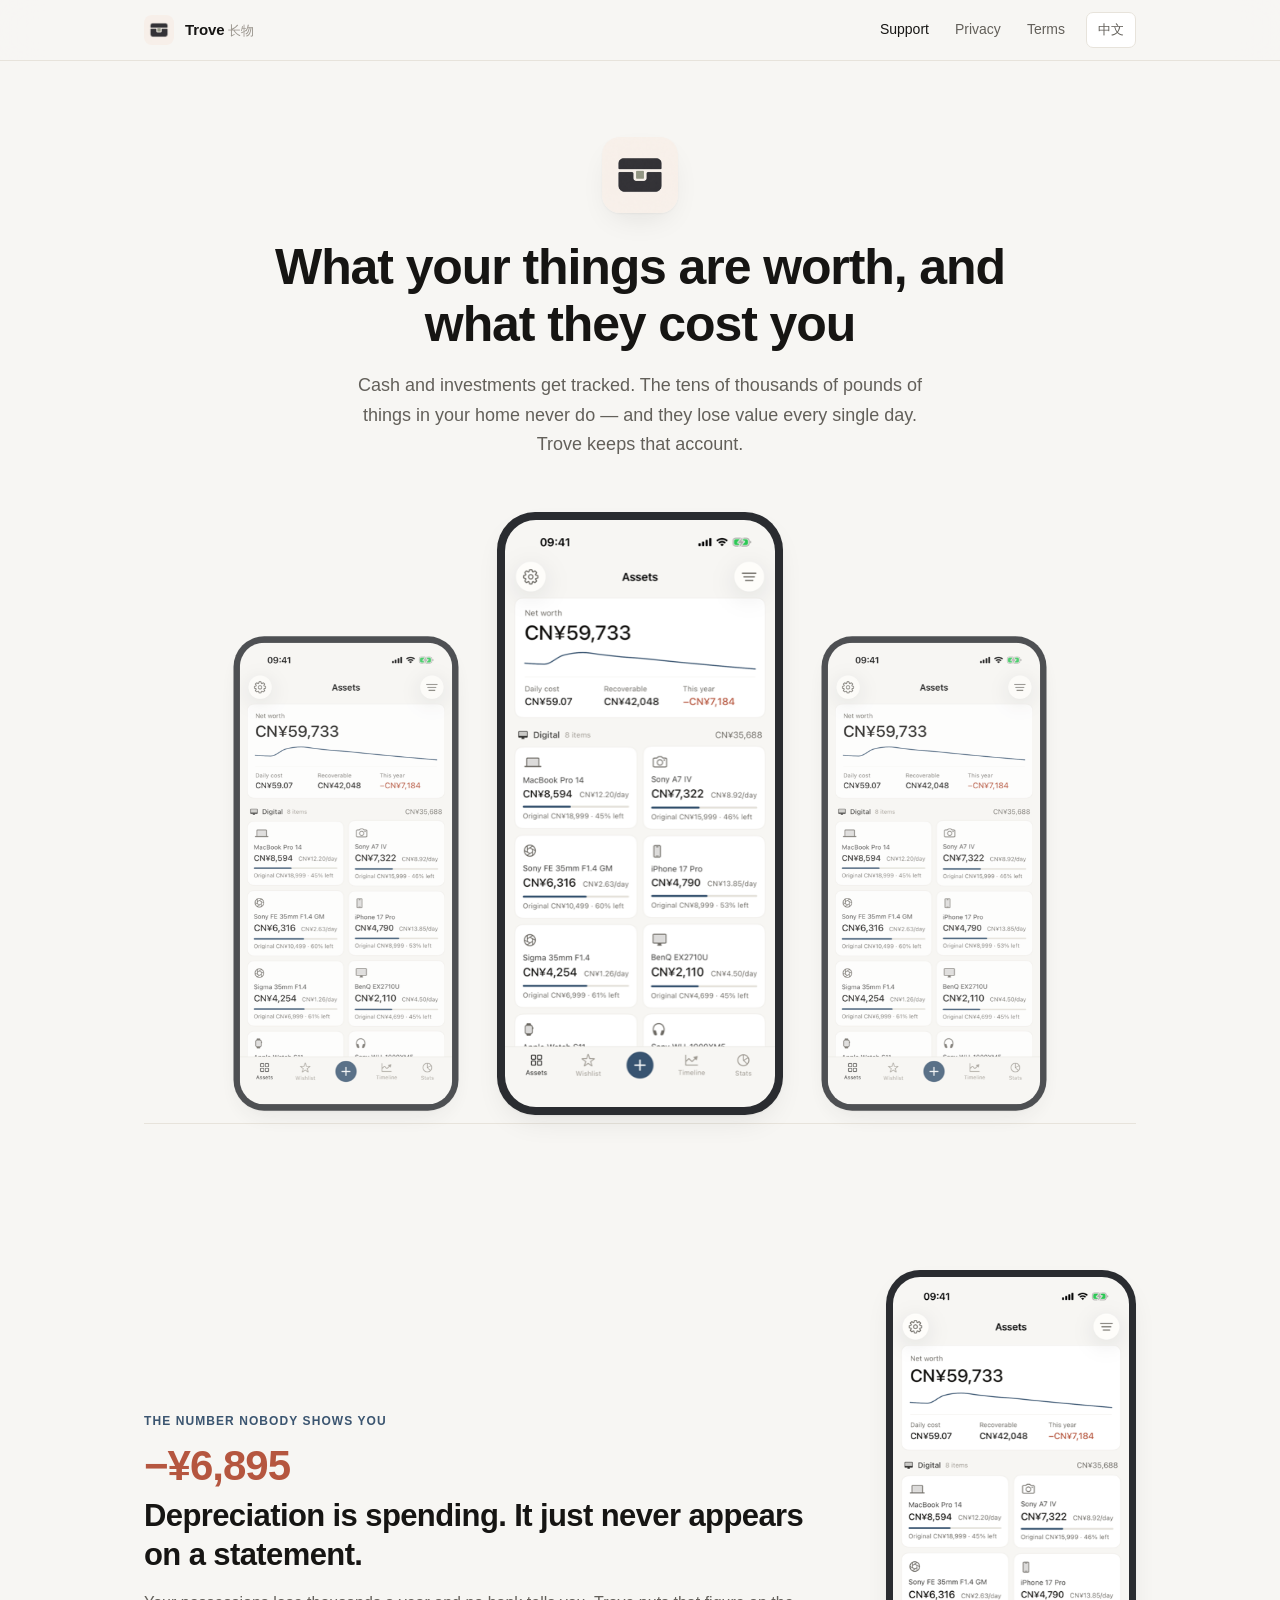
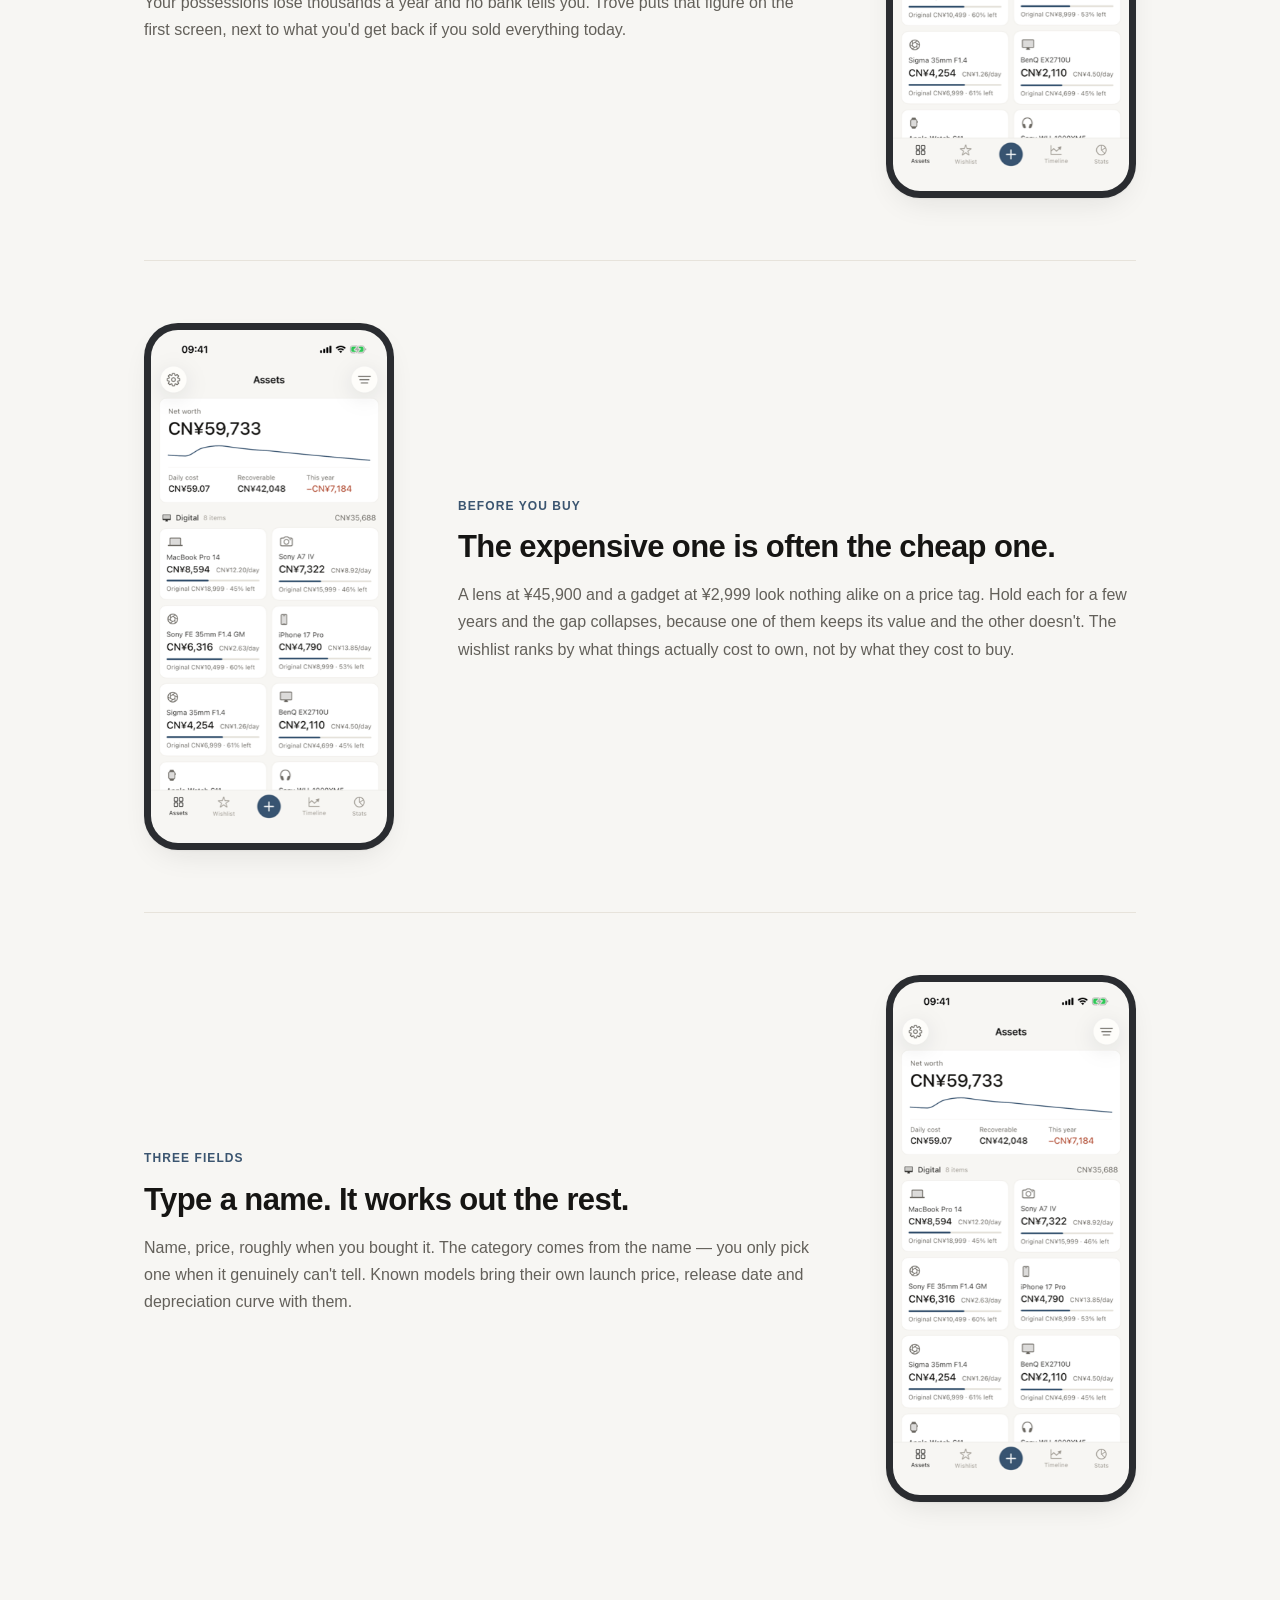
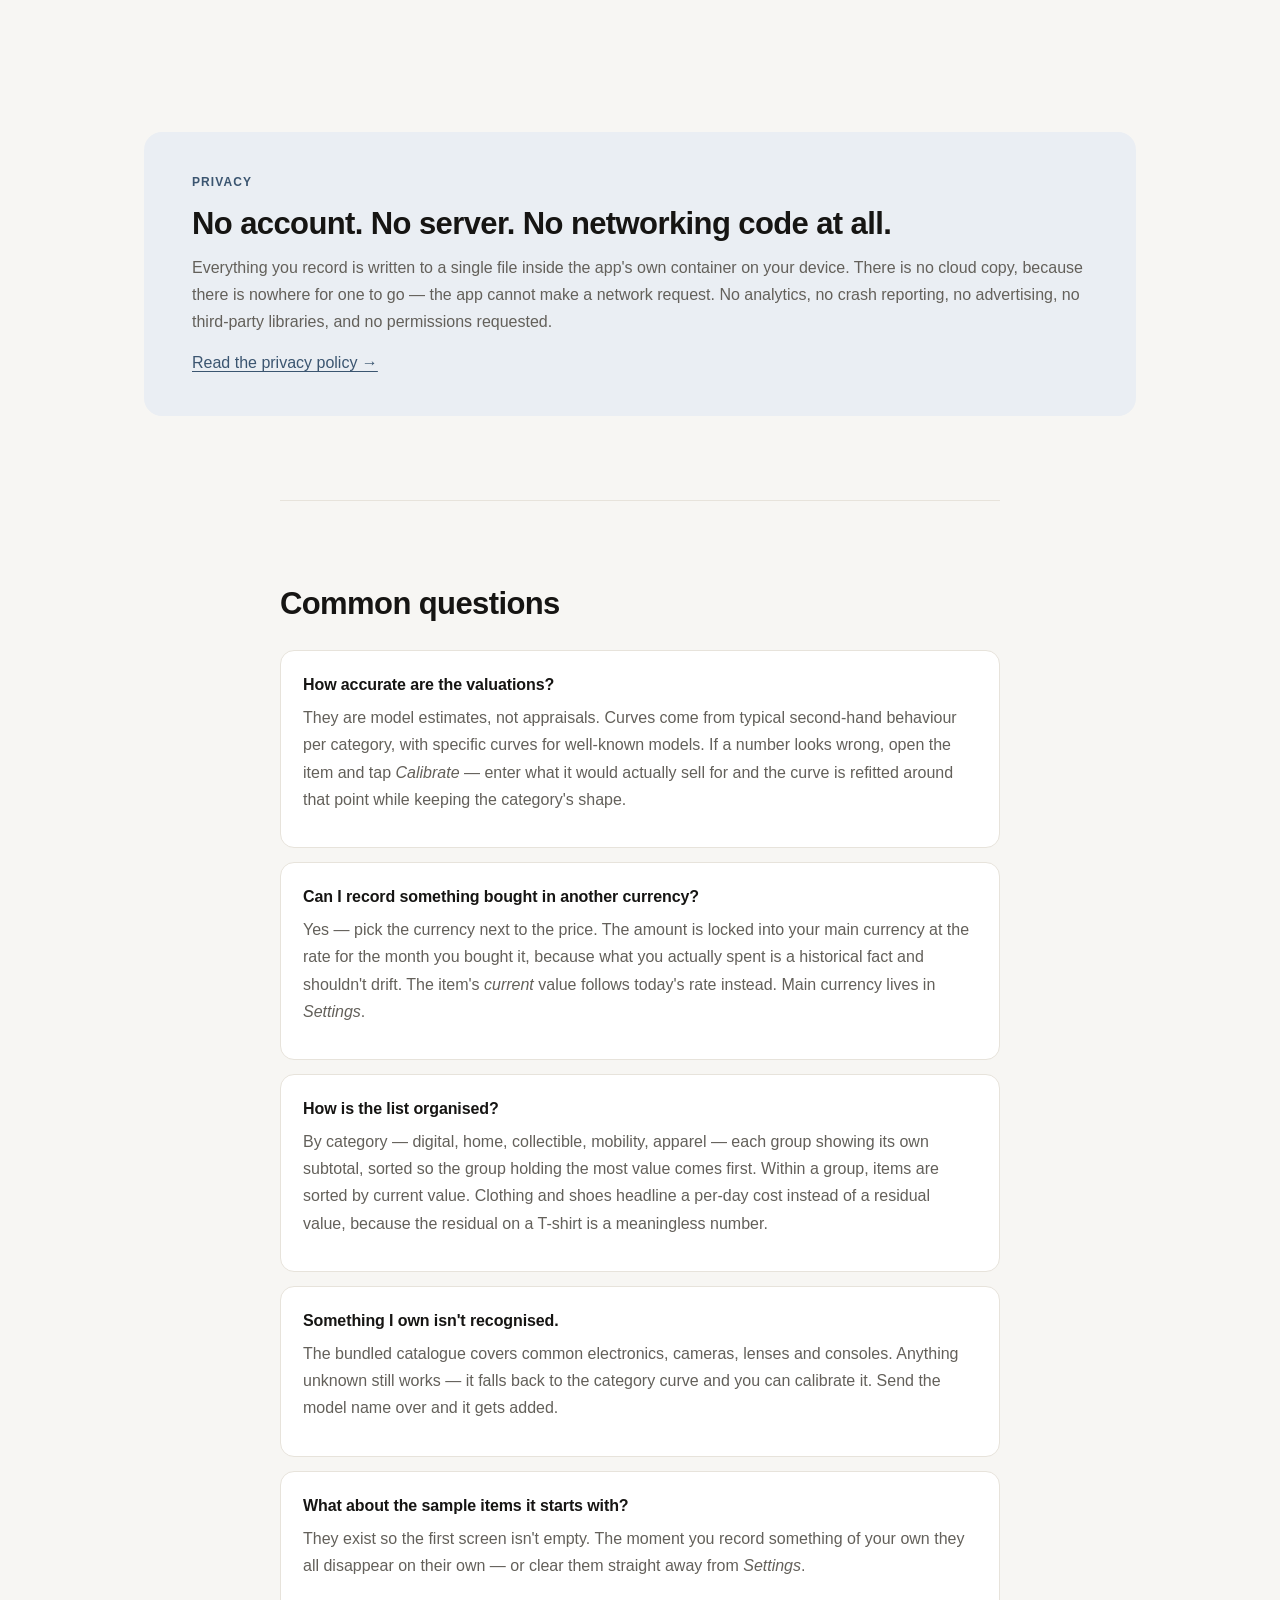
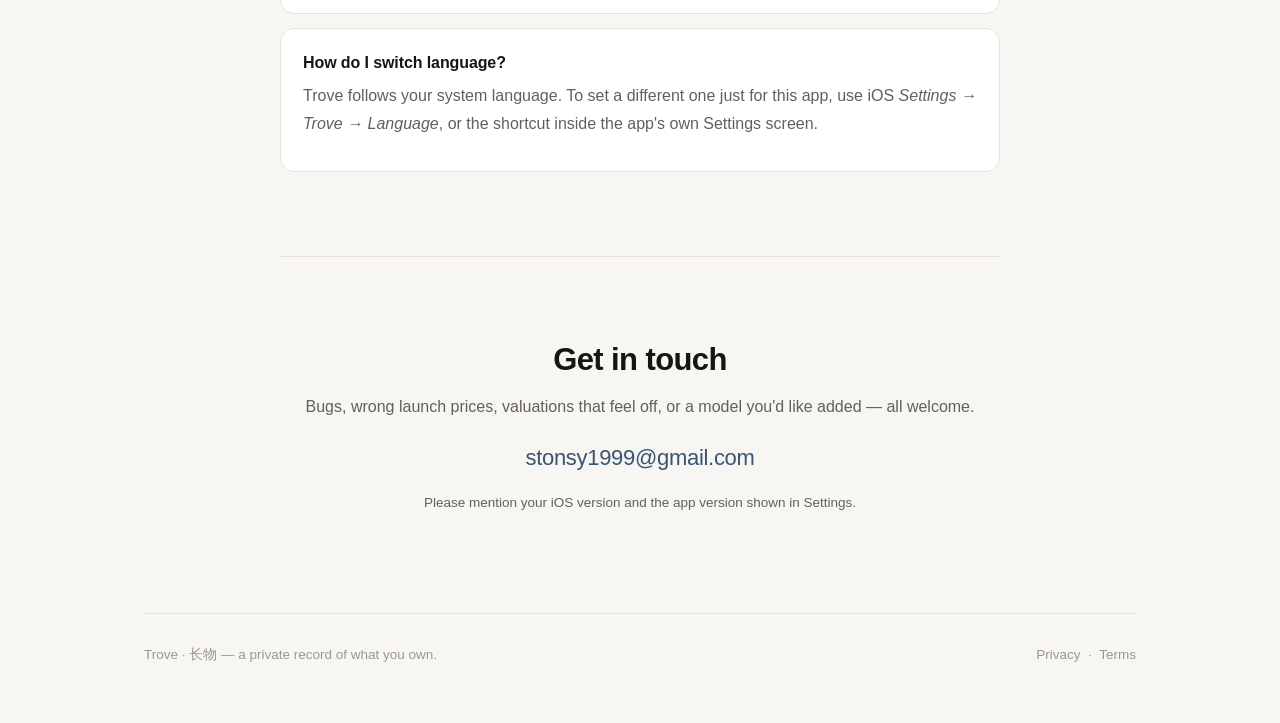
==== commit 746130e8: "跟上 app：列表改为按大类分区，示例数据可一键清除 FAQ 里「轻记录 / 资产线」那条换成分区说明，另加一条讲示例数据的去留。 六张截图全部重出——列表结构变了，站点上的图不能和真实 app 对不" ====
--- a/index.html
+++ b/index.html
@@ -126,16 +126,22 @@
         <p class="muted" lang="zh">可以——在价格旁边选货币即可。这笔金额按你买入那个月份的汇率锁定到主货币，因为「当时花了多少」是历史事实，不该随汇率漂移。而这件物品的<em>当前</em>价值走的是今天的汇率。主货币在<em>「设置」</em>里改。</p>
       </div>
       <div class="card">
-        <h3 lang="en">Why don't cheap things count toward net worth?</h3>
-        <h3 lang="zh">便宜的东西为什么不计入净值？</h3>
-        <p class="muted" lang="en">Anything below the asset line goes to <em>Light records</em> — still tracked, still showing a per-day cost, but kept out of the total. A ¥300 T-shirt sitting in a ¥180,000 table only makes the number dirty. Move the line in <em>Settings</em>.</p>
-        <p class="muted" lang="zh">低于资产线的东西归入<em>「轻记录」</em>——仍然被记录，仍然显示日均成本，但不进总数。一件 300 块的 T 恤混在 18 万的资产表里，只会让数字变脏。这条线可以在<em>「设置」</em>里调。</p>
+        <h3 lang="en">How is the list organised?</h3>
+        <h3 lang="zh">列表是怎么组织的？</h3>
+        <p class="muted" lang="en">By category — digital, home, collectible, mobility, apparel — each group showing its own subtotal, sorted so the group holding the most value comes first. Within a group, items are sorted by current value. Clothing and shoes headline a per-day cost instead of a residual value, because the residual on a T-shirt is a meaningless number.</p>
+        <p class="muted" lang="zh">按大类分区——数码影像、家居家电、收藏保值、出行运动、衣着——每组带自己的小计，价值最高的组排在最前面。组内按当前价值排序。衣物和鞋履的主指标是日均成本而不是剩余价值，因为一件 T 恤的「残值」是个没有意义的数字。</p>
       </div>
       <div class="card">
         <h3 lang="en">Something I own isn't recognised.</h3>
         <h3 lang="zh">我有件东西它没认出来。</h3>
         <p class="muted" lang="en">The bundled catalogue covers common electronics, cameras, lenses and consoles. Anything unknown still works — it falls back to the category curve and you can calibrate it. Send the model name over and it gets added.</p>
         <p class="muted" lang="zh">内置目录覆盖常见的数码、相机、镜头和游戏机。没收录的照样能用——会回落到品类曲线，也可以自己校准。把型号名发过来就能加进去。</p>
+      </div>
+      <div class="card">
+        <h3 lang="en">What about the sample items it starts with?</h3>
+        <h3 lang="zh">一开始那些示例物品怎么办？</h3>
+        <p class="muted" lang="en">They exist so the first screen isn't empty. The moment you record something of your own they all disappear on their own — or clear them straight away from <em>Settings</em>.</p>
+        <p class="muted" lang="zh">它们的存在只是为了让第一屏不至于是空的。你一记下自己的东西，它们就会整批自动消失——也可以在<em>「设置」</em>里直接清掉。</p>
       </div>
       <div class="card">
         <h3 lang="en">How do I switch language?</h3>
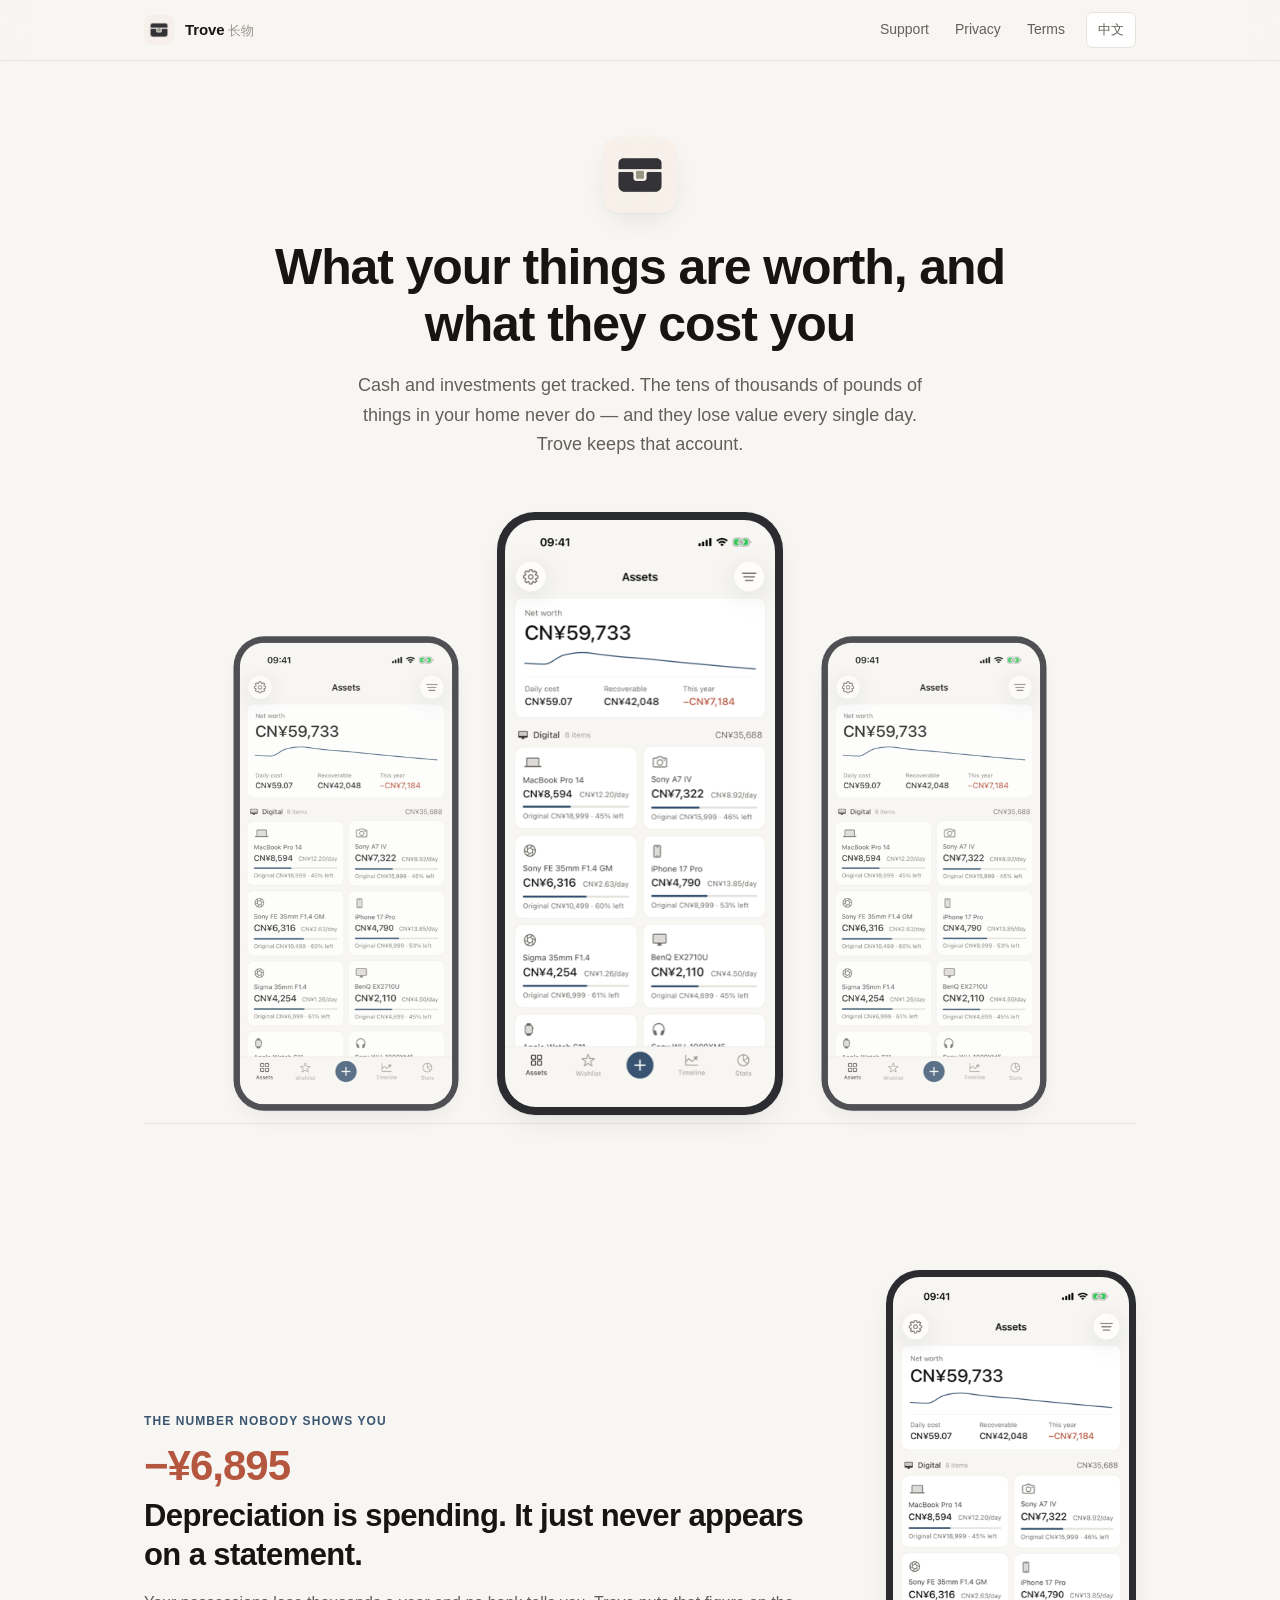
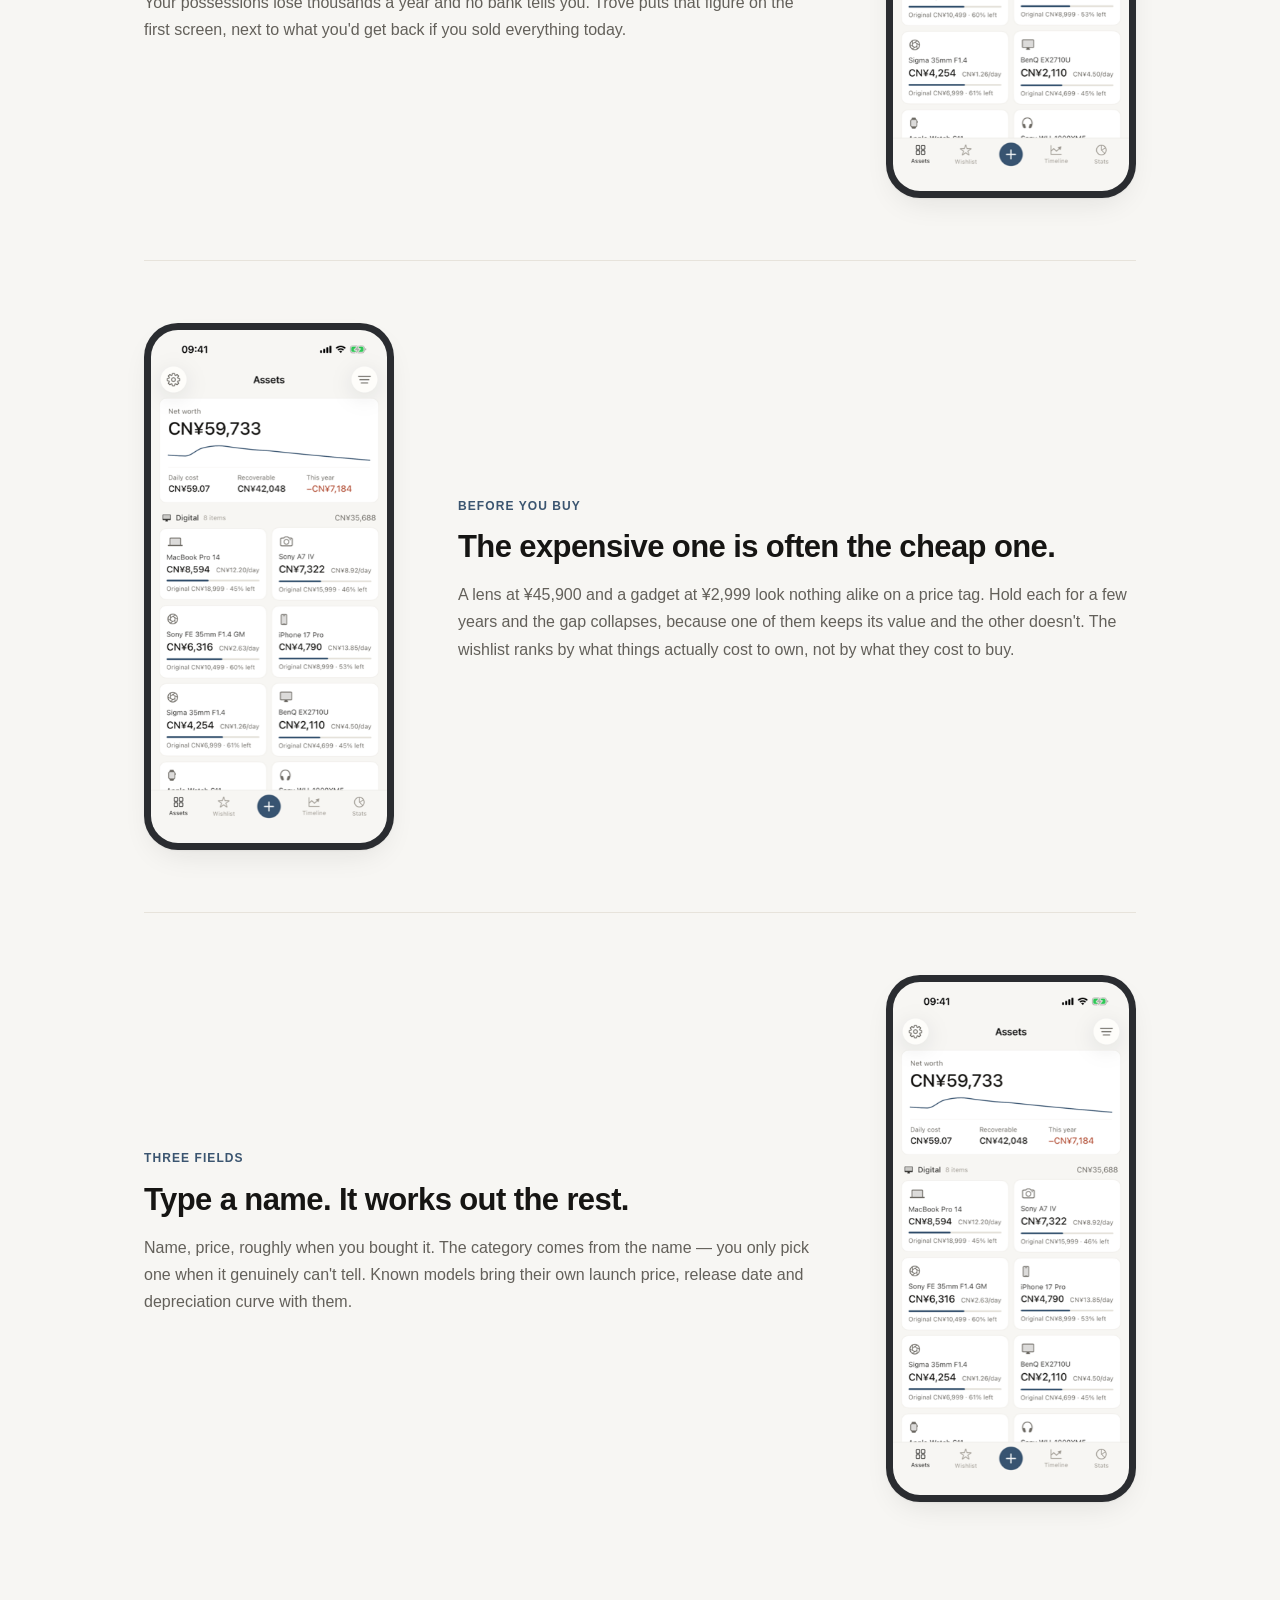
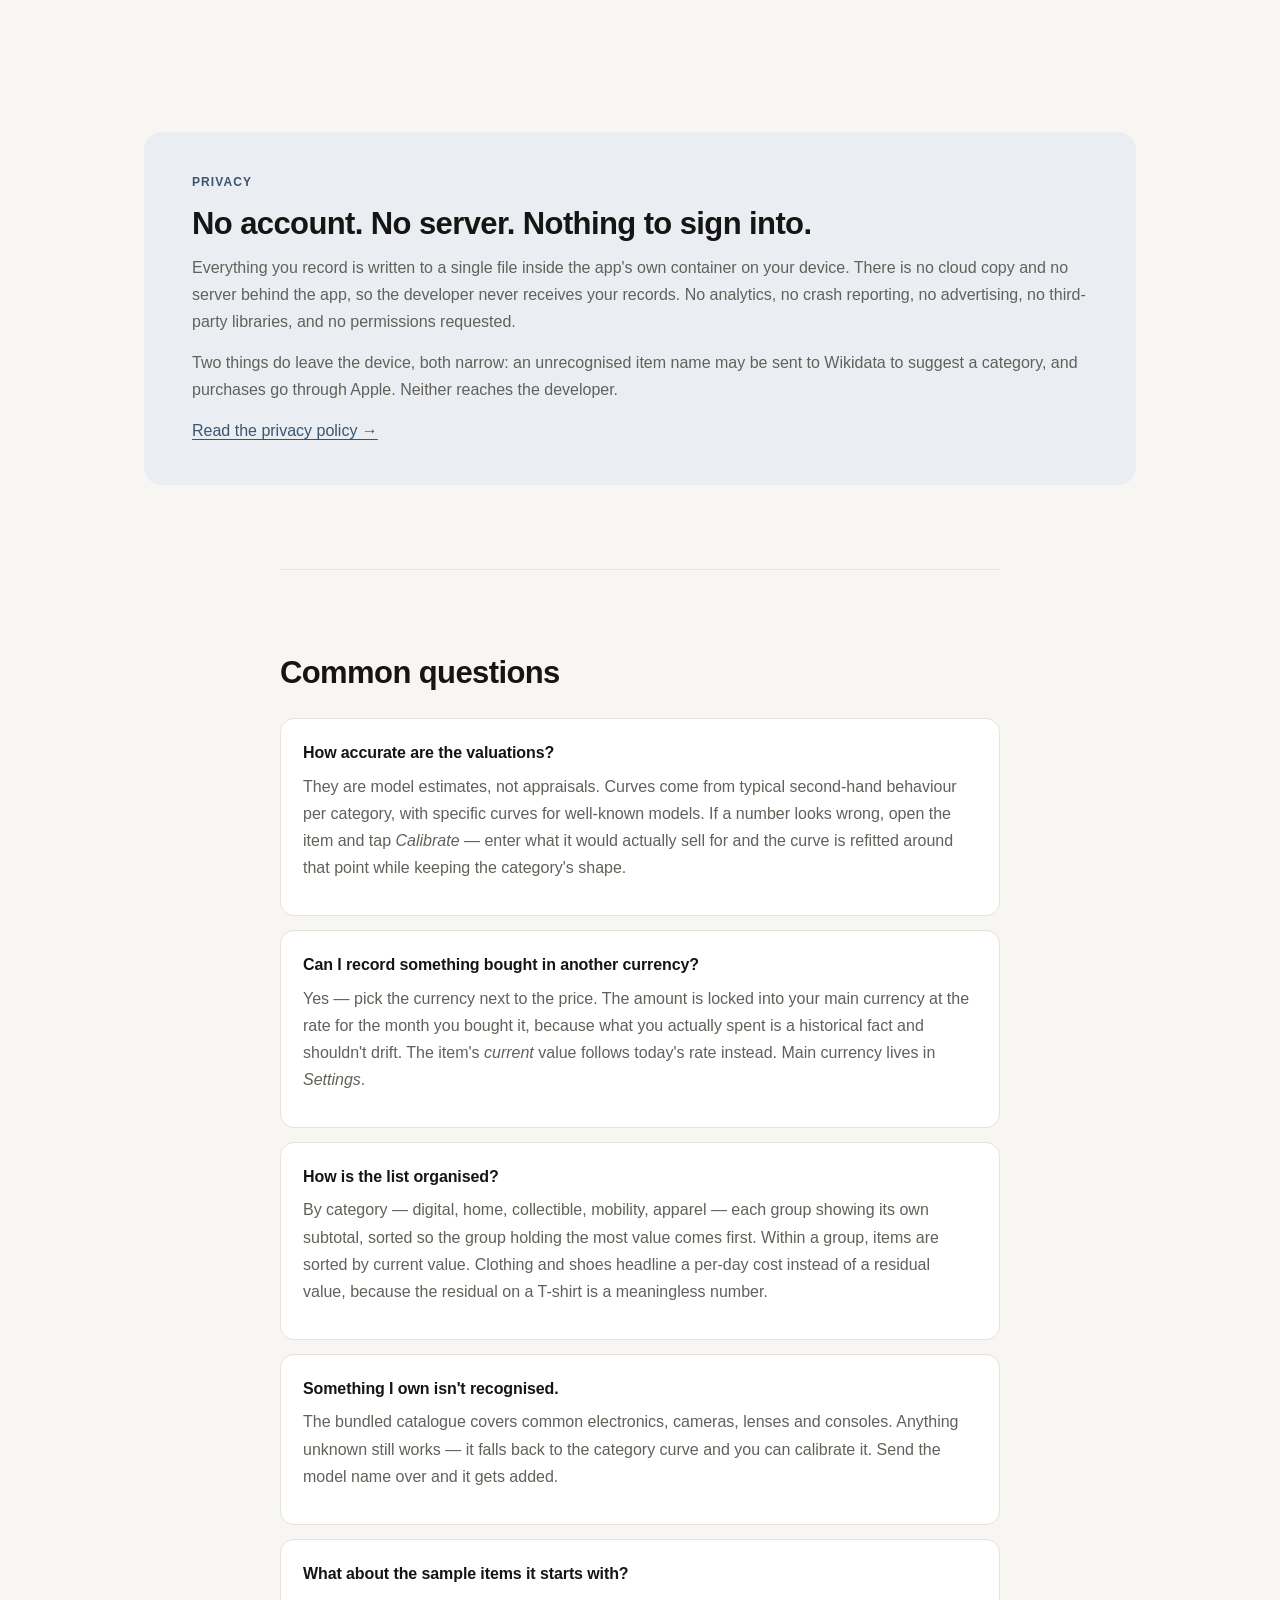
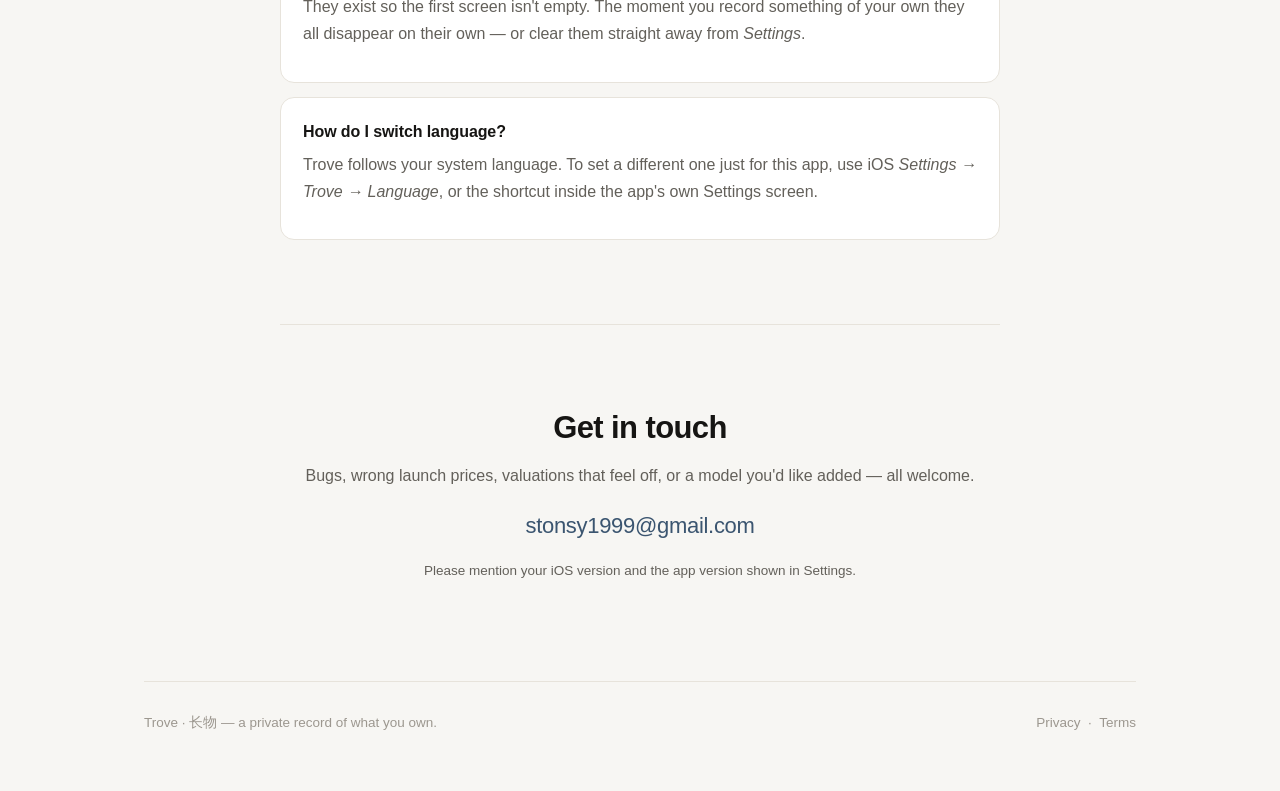
==== commit 6a43ba14: "政策与实际行为对齐：联网品类识别、内购 1.0 加了两处出网：本地目录认不出时把物品名发给 Wikidata 求品类，以及走苹果的 一次性内购。原来那句「没有任何联网代码」因此变成虚假陈述，必须改。 " ====
--- a/index.html
+++ b/index.html
@@ -20,7 +20,7 @@
     <span><b>Trove</b><i>长物</i></span>
   </a>
   <nav>
-    <a href="index.html" aria-current="page" lang="en">Support</a><a href="index.html" aria-current="page" lang="zh">支持</a>
+    <a href="support.html" lang="en">Support</a><a href="support.html" lang="zh">支持</a>
     <a href="privacy.html" lang="en">Privacy</a><a href="privacy.html" lang="zh">隐私</a>
     <a href="terms.html" lang="en">Terms</a><a href="terms.html" lang="zh">条款</a>
     <button id="lang">中文</button>
@@ -100,10 +100,12 @@
     <div class="band">
       <p class="eyebrow" lang="en">Privacy</p>
       <p class="eyebrow" lang="zh">隐私</p>
-      <h2 lang="en">No account. No server. No networking code at all.</h2>
-      <h2 lang="zh">没有账号，没有服务器，根本没有联网代码。</h2>
-      <p class="muted" lang="en">Everything you record is written to a single file inside the app's own container on your device. There is no cloud copy, because there is nowhere for one to go — the app cannot make a network request. No analytics, no crash reporting, no advertising, no third-party libraries, and no permissions requested.</p>
-      <p class="muted" lang="zh">你记录的一切都写在设备上这个 app 自己的容器里的一个文件中。没有云端副本，因为它根本无处可去——这个 app 发不出任何网络请求。没有数据分析、没有崩溃上报、没有广告、没有第三方库，也不申请任何权限。</p>
+      <h2 lang="en">No account. No server. Nothing to sign into.</h2>
+      <h2 lang="zh">没有账号，没有服务器，没有任何东西要登录。</h2>
+      <p class="muted" lang="en">Everything you record is written to a single file inside the app's own container on your device. There is no cloud copy and no server behind the app, so the developer never receives your records. No analytics, no crash reporting, no advertising, no third-party libraries, and no permissions requested.</p>
+      <p class="muted" lang="zh">你记录的一切都写在设备上这个 app 自己的容器里的一个文件中。没有云端副本，app 背后也没有服务器，开发者拿不到你的记录。没有数据分析、没有崩溃上报、没有广告、没有第三方库，也不申请任何权限。</p>
+      <p class="muted" lang="en">Two things do leave the device, both narrow: an unrecognised item name may be sent to Wikidata to suggest a category, and purchases go through Apple. Neither reaches the developer.</p>
+      <p class="muted" lang="zh">只有两样东西会离开设备，范围都很窄：认不出的物品名称可能被发给 Wikidata 用于推断品类，以及购买走苹果的通道。两者都到不了开发者手里。</p>
       <p style="margin-bottom:0"><a href="privacy.html" lang="en">Read the privacy policy →</a><a href="privacy.html" lang="zh">阅读隐私政策 →</a></p>
     </div>
   </section>
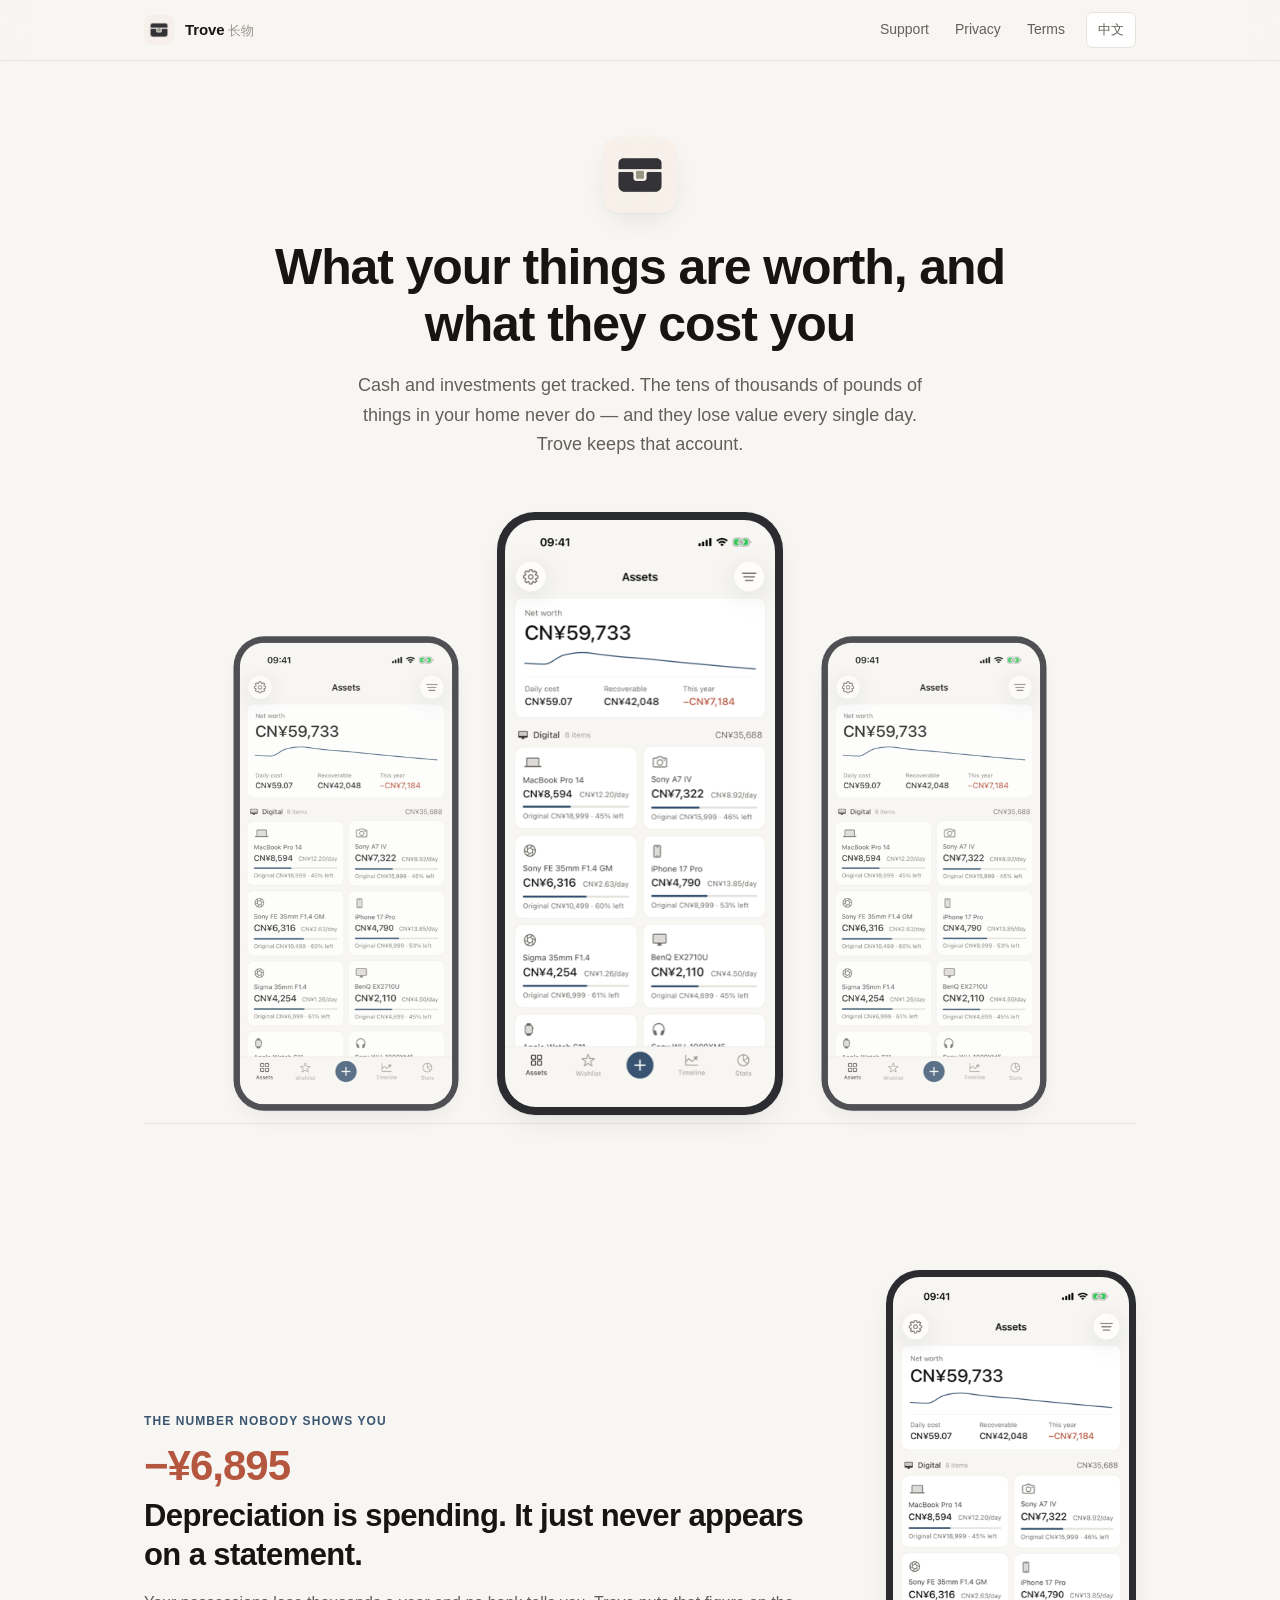
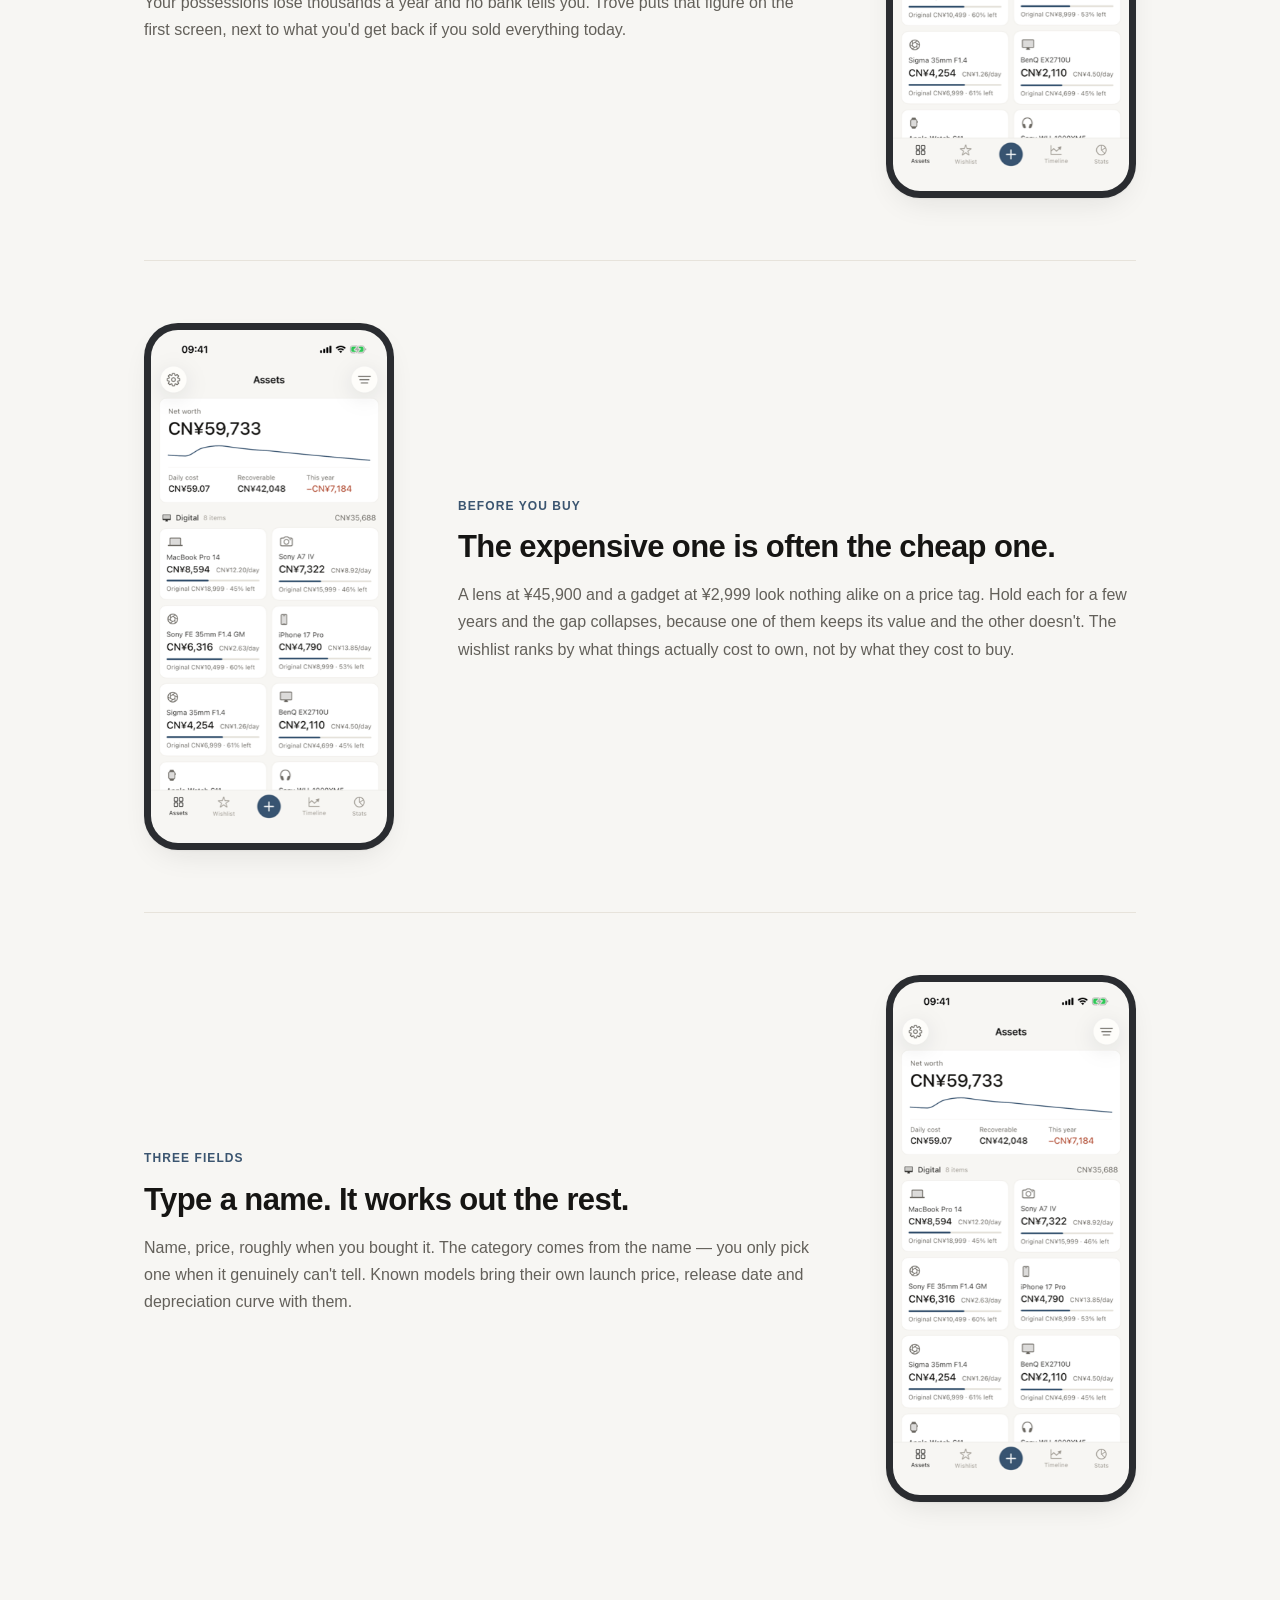
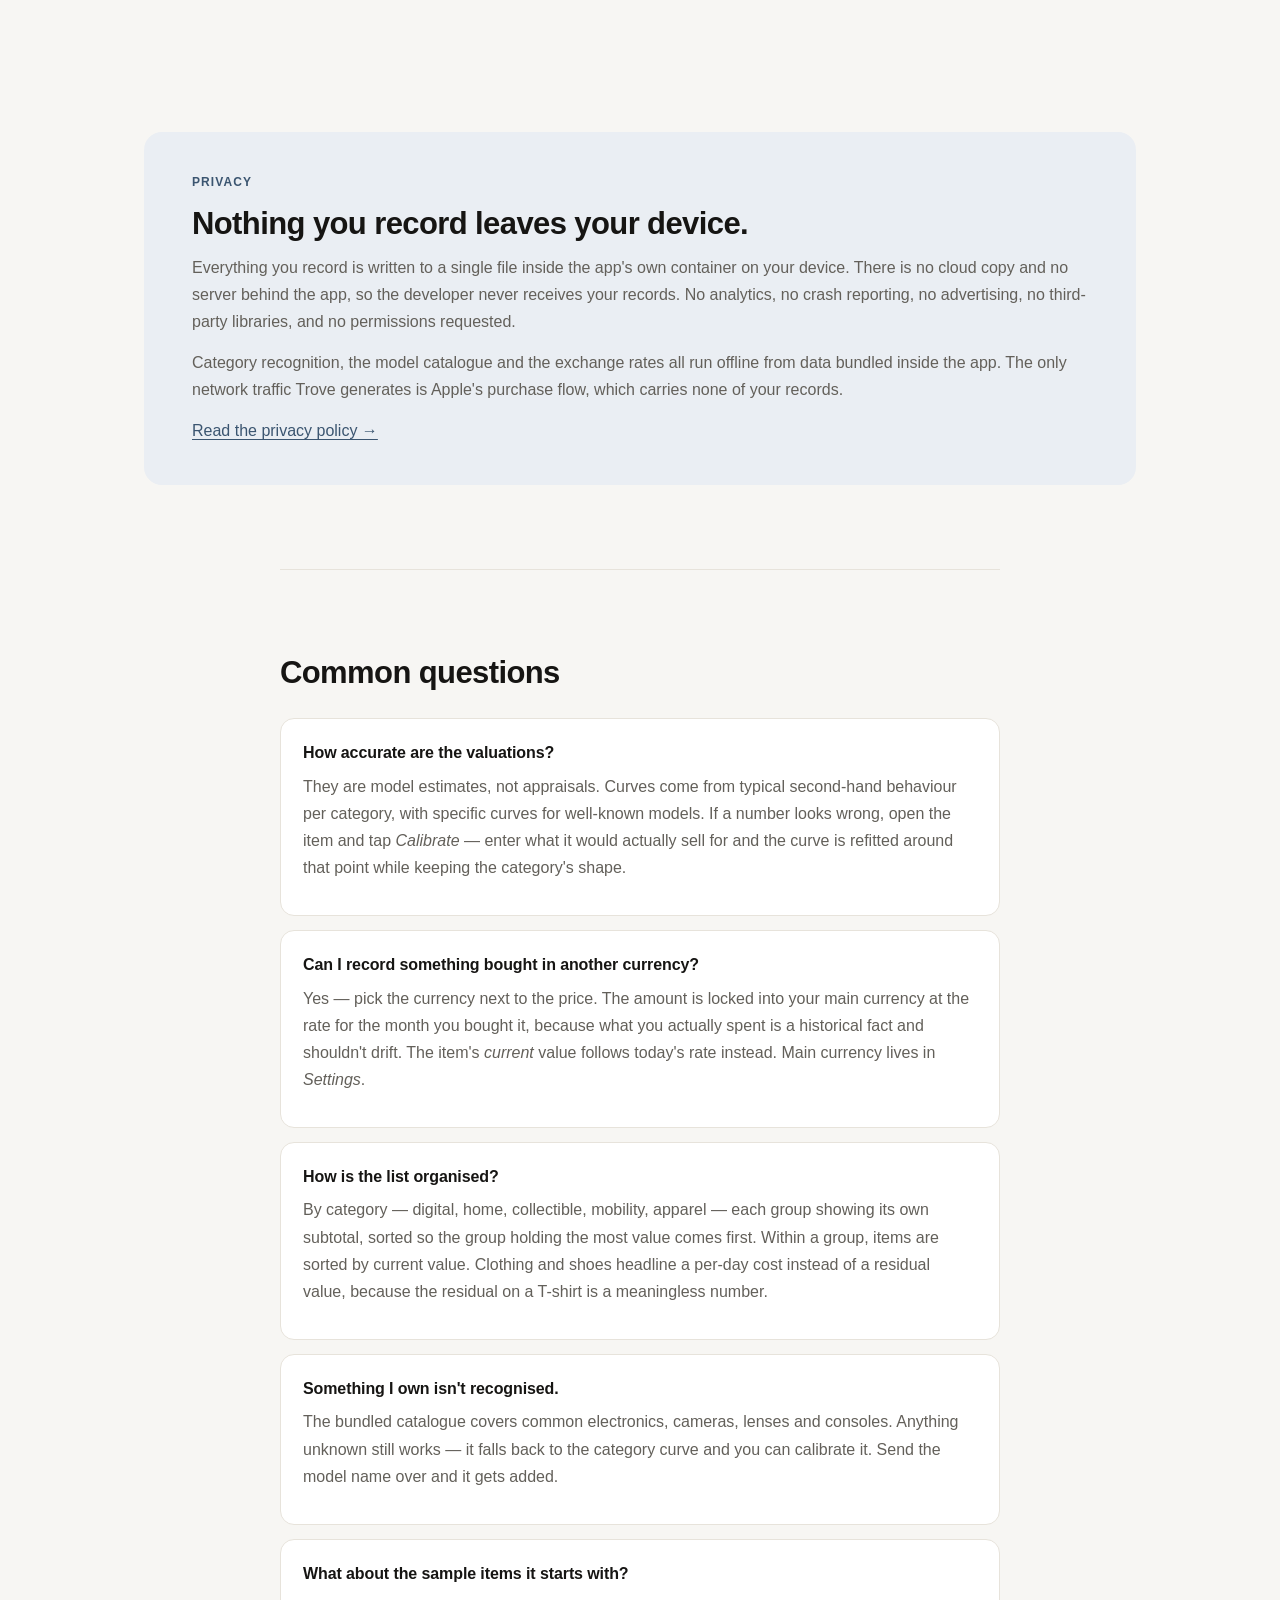
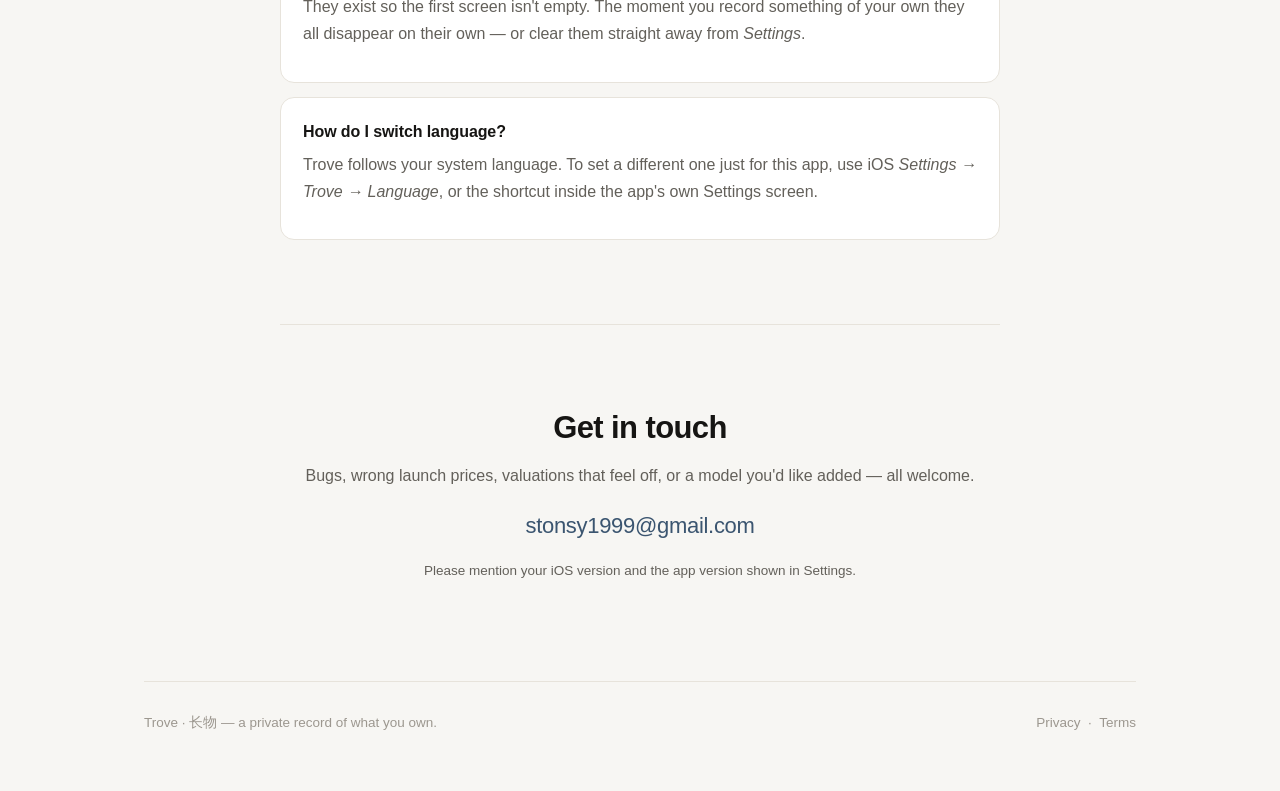
==== commit 008d5cee: "联网品类识别已移除，政策改回「数据不出设备」 app 里那条把物品名发给 Wikidata 的路径整个删掉了，识别改为完全离线。 隐私政策与条款相应删去联网一节，落地页的隐私段同步改写。保留内购一节 " ====
--- a/index.html
+++ b/index.html
@@ -100,12 +100,12 @@
     <div class="band">
       <p class="eyebrow" lang="en">Privacy</p>
       <p class="eyebrow" lang="zh">隐私</p>
-      <h2 lang="en">No account. No server. Nothing to sign into.</h2>
-      <h2 lang="zh">没有账号，没有服务器，没有任何东西要登录。</h2>
+      <h2 lang="en">Nothing you record leaves your device.</h2>
+      <h2 lang="zh">你记录的任何内容都不会离开设备。</h2>
       <p class="muted" lang="en">Everything you record is written to a single file inside the app's own container on your device. There is no cloud copy and no server behind the app, so the developer never receives your records. No analytics, no crash reporting, no advertising, no third-party libraries, and no permissions requested.</p>
       <p class="muted" lang="zh">你记录的一切都写在设备上这个 app 自己的容器里的一个文件中。没有云端副本，app 背后也没有服务器，开发者拿不到你的记录。没有数据分析、没有崩溃上报、没有广告、没有第三方库，也不申请任何权限。</p>
-      <p class="muted" lang="en">Two things do leave the device, both narrow: an unrecognised item name may be sent to Wikidata to suggest a category, and purchases go through Apple. Neither reaches the developer.</p>
-      <p class="muted" lang="zh">只有两样东西会离开设备，范围都很窄：认不出的物品名称可能被发给 Wikidata 用于推断品类，以及购买走苹果的通道。两者都到不了开发者手里。</p>
+      <p class="muted" lang="en">Category recognition, the model catalogue and the exchange rates all run offline from data bundled inside the app. The only network traffic Trove generates is Apple's purchase flow, which carries none of your records.</p>
+      <p class="muted" lang="zh">品类识别、型号目录和汇率表全部离线运行，数据打包在 app 内部。长物产生的唯一网络流量是苹果的购买流程，那里面不含你的任何记录。</p>
       <p style="margin-bottom:0"><a href="privacy.html" lang="en">Read the privacy policy →</a><a href="privacy.html" lang="zh">阅读隐私政策 →</a></p>
     </div>
   </section>
